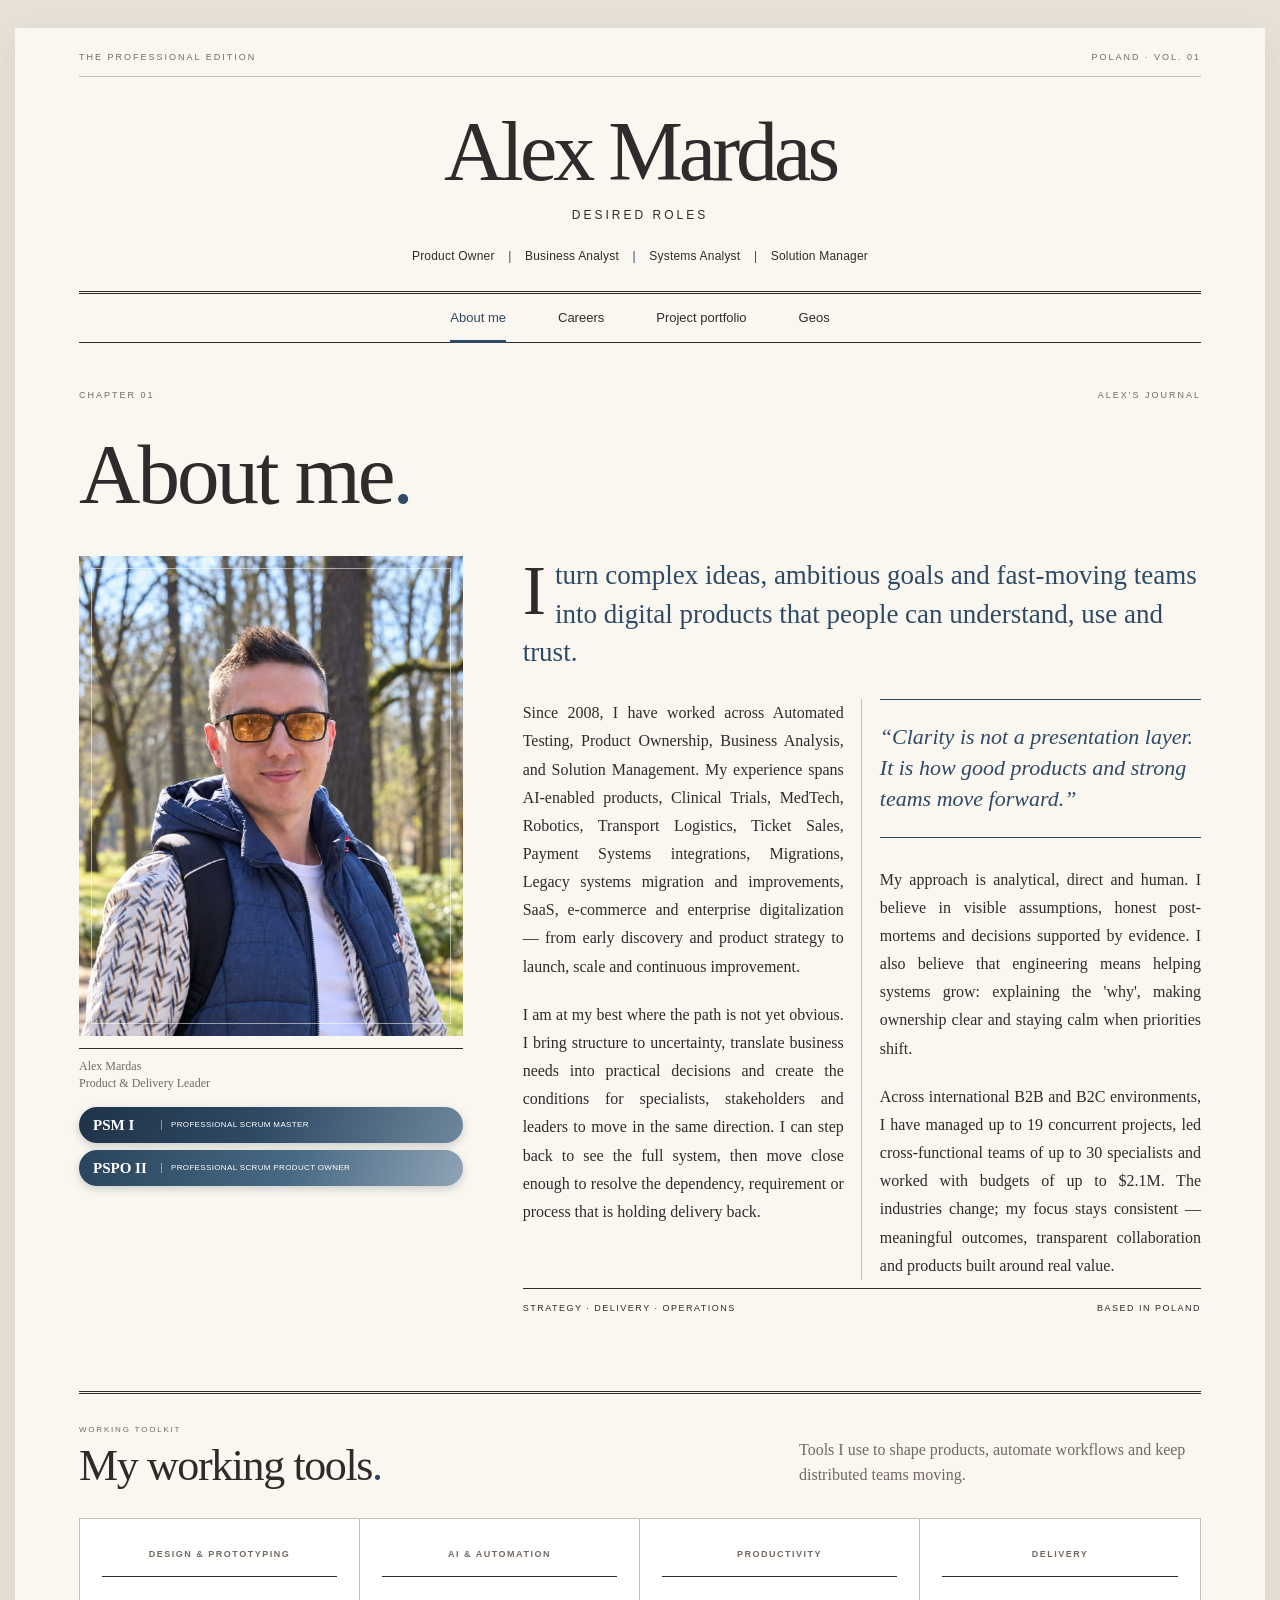
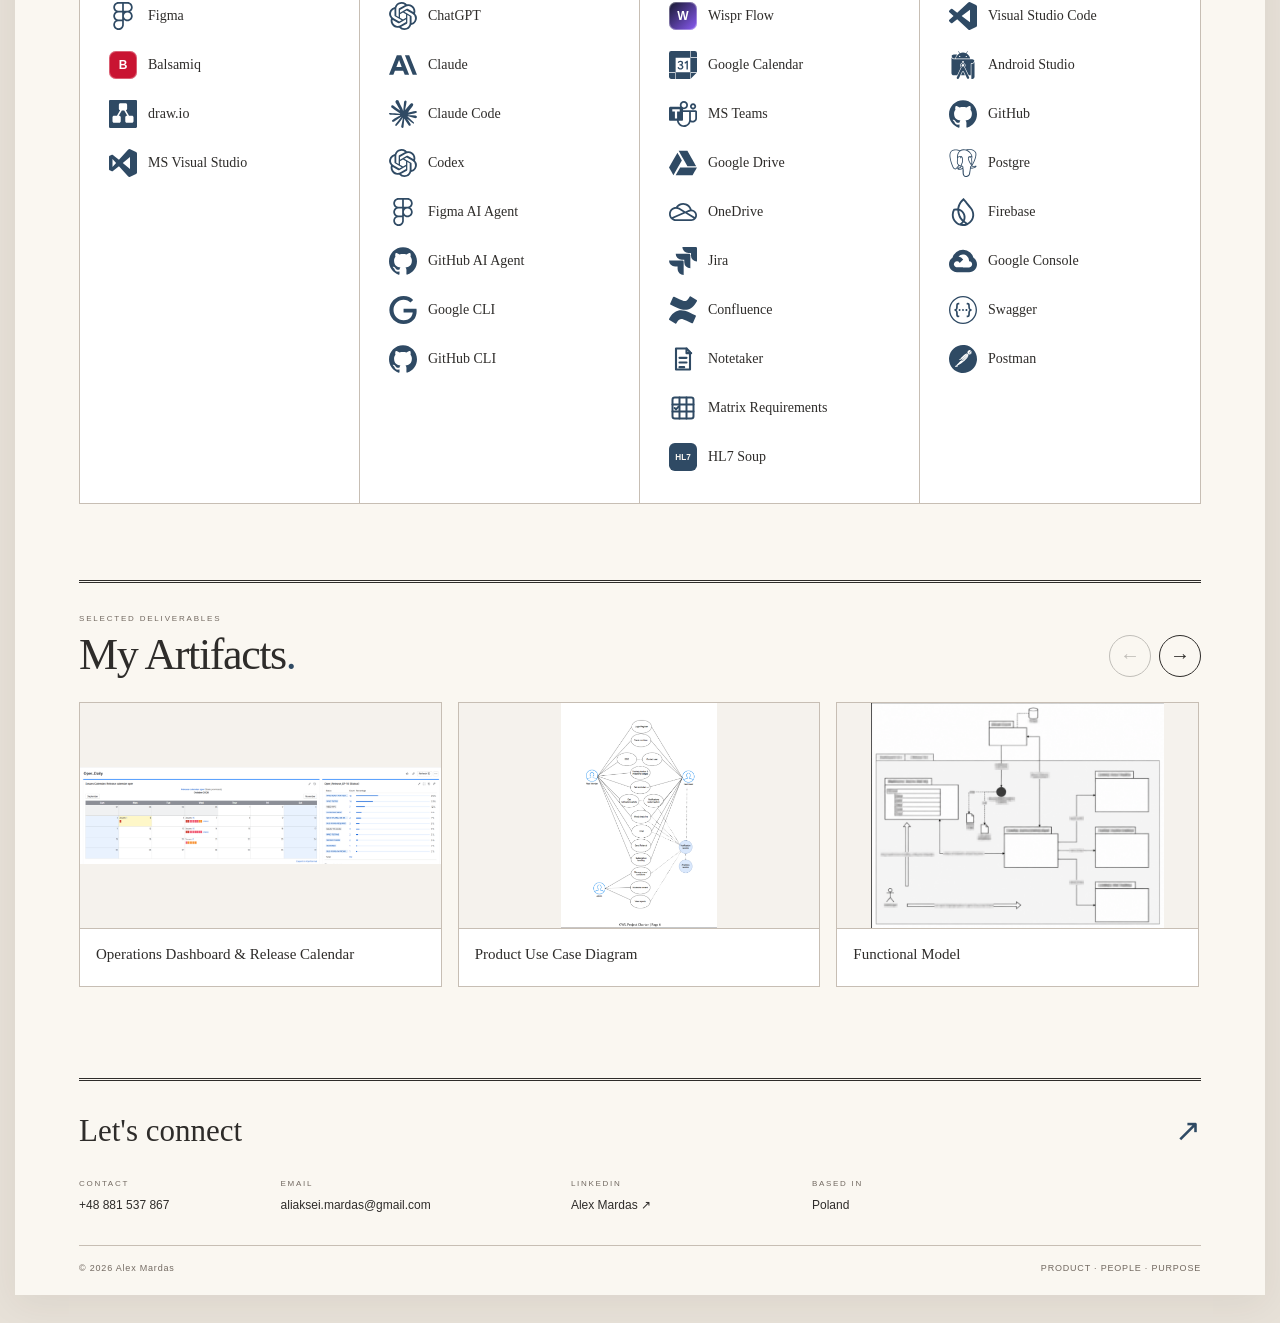
==== index.html @ 28241d1a "Update portfolio artifacts and NewVue badges" ====
<!doctype html>
<html lang="en"><head><meta charset="utf-8"><meta name="viewport" content="width=device-width, initial-scale=1"><link rel="icon" type="image/png" sizes="32x32" href="favicon-32.png"><link rel="icon" type="image/png" sizes="512x512" href="favicon.png"><title>About me | Alex Mardas</title><meta name="description" content="Alex Mardas — Information Technologies Specialist. Product, project and business analysis expertise."><link rel="stylesheet" href="style.css"><link rel="stylesheet" href="about.css"></head>
<body><a class="skip" href="#main">Skip to content</a><div class="paper">
<header class="masthead"><div class="edition"><span>THE PROFESSIONAL EDITION</span><span>POLAND · VOL. 01</span></div><a class="name" href="index.html">Alex Mardas</a><p class="specialist">Desired roles</p><p class="roles">Product Owner <span>|</span> Business Analyst <span>|</span> Systems Analyst <span>|</span> Solution Manager</p></header>
<nav class="navigation" aria-label="Main navigation"><a href="index.html" aria-current="page">About me</a><a href="careers.html">Careers</a><a href="project-portfolio.html">Project portfolio</a><a href="geos.html">Geos</a></nav>
<main id="main" class="about-page"><div class="page-kicker"><span>CHAPTER 01</span><span>ALEX'S JOURNAL</span></div><h1>About me<span>.</span></h1>
<section class="about-feature">
<div class="portrait-frame"><div class="portrait-image"><img src="alex-portrait.jpg" alt="Alex Mardas, Product and Delivery Leader" width="1120" height="1400"></div><p class="photo-caption">Alex Mardas<br>Product & Delivery Leader</p><div class="scrum-badges" aria-label="Scrum.org certifications"><span><b>PSM I</b><small>Professional Scrum Master</small></span><span><b>PSPO II</b><small>Professional Scrum Product Owner</small></span></div></div>
<article class="about-copy"><p class="standfirst">I turn complex ideas, ambitious goals and fast-moving teams into digital products that people can understand, use and trust.</p><p>Since 2008, I have worked across Automated Testing, Product Ownership, Business Analysis, and Solution Management. My experience spans AI-enabled products, Clinical Trials, MedTech, Robotics, Transport Logistics, Ticket Sales, Payment Systems integrations, Migrations, Legacy systems migration and improvements, SaaS, e-commerce and enterprise digitalization — from early discovery and product strategy to launch, scale and continuous improvement.</p><p>I am at my best where the path is not yet obvious. I bring structure to uncertainty, translate business needs into practical decisions and create the conditions for specialists, stakeholders and leaders to move in the same direction. I can step back to see the full system, then move close enough to resolve the dependency, requirement or process that is holding delivery back.</p><blockquote>“Clarity is not a presentation layer. It is how good products and strong teams move forward.”</blockquote><p>My approach is analytical, direct and human. I believe in visible assumptions, honest post-mortems and decisions supported by evidence. I also believe that engineering means helping systems grow: explaining the 'why', making ownership clear and staying calm when priorities shift.</p><p>Across international B2B and B2C environments, I have managed up to 19 concurrent projects, led cross-functional teams of up to 30 specialists and worked with budgets of up to $2.1M. The industries change; my focus stays consistent — meaningful outcomes, transparent collaboration and products built around real value.</p><div class="about-signoff"><span>Strategy · Delivery · Operations</span><span>Based in Poland</span></div></article>
</section>
<section class="toolbelt" aria-labelledby="toolbelt-title">
  <div class="toolbelt-heading"><div><span class="toolbelt-kicker">WORKING TOOLKIT</span><h2 id="toolbelt-title">My working tools<span>.</span></h2></div><p>Tools I use to shape products, automate workflows and keep distributed teams moving.</p></div>
  <div class="toolbelt-grid">
    <article class="tool-category"><h3>Design &amp; prototyping</h3><div class="tool-list">
      <div class="tool-item"><img src="icons/figma.svg" alt="" loading="lazy"><span>Figma</span></div>
      <div class="tool-item"><span class="tool-icon tool-icon-balsamiq">B</span><span>Balsamiq</span></div>
      <div class="tool-item"><img src="icons/diagramsdotnet.svg" alt="" loading="lazy"><span>draw.io</span></div>
      <div class="tool-item"><img src="icons/visualstudio.svg" alt="" loading="lazy"><span>MS Visual Studio</span></div>
    </div></article>
    <article class="tool-category"><h3>AI &amp; automation</h3><div class="tool-list">
      <div class="tool-item"><img src="icons/openai.svg" alt="" loading="lazy"><span>ChatGPT</span></div>
      <div class="tool-item"><img src="icons/anthropic.svg" alt="" loading="lazy"><span>Claude</span></div>
      <div class="tool-item"><img src="icons/claude.svg" alt="" loading="lazy"><span>Claude Code</span></div>
      <div class="tool-item"><img src="icons/openai.svg" alt="" loading="lazy"><span>Codex</span></div>
      <div class="tool-item"><img src="icons/figma.svg" alt="" loading="lazy"><span>Figma AI Agent</span></div>
      <div class="tool-item"><img src="icons/github.svg" alt="" loading="lazy"><span>GitHub AI Agent</span></div>
      <div class="tool-item"><img src="icons/google.svg" alt="" loading="lazy"><span>Google CLI</span></div>
      <div class="tool-item"><img src="icons/github.svg" alt="" loading="lazy"><span>GitHub CLI</span></div>
    </div></article>
    <article class="tool-category"><h3>Productivity</h3><div class="tool-list">
      <div class="tool-item"><span class="tool-icon tool-icon-wispr">W</span><span>Wispr Flow</span></div>
      <div class="tool-item"><img src="icons/googlecalendar.svg" alt="" loading="lazy"><span>Google Calendar</span></div>
      <div class="tool-item"><img src="icons/microsoftteams.svg" alt="" loading="lazy"><span>MS Teams</span></div>
      <div class="tool-item"><img src="icons/googledrive.svg" alt="" loading="lazy"><span>Google Drive</span></div>
      <div class="tool-item"><img src="icons/microsoftonedrive.svg" alt="" loading="lazy"><span>OneDrive</span></div>
      <div class="tool-item"><img src="icons/jira.svg" alt="" loading="lazy"><span>Jira</span></div>
      <div class="tool-item"><img src="icons/confluence.svg" alt="" loading="lazy"><span>Confluence</span></div>
      <div class="tool-item"><img src="icons/notetaker.svg" alt="" loading="lazy"><span>Notetaker</span></div>
      <div class="tool-item"><img src="icons/matrix-requirements.svg" alt="" loading="lazy"><span>Matrix Requirements</span></div>
      <div class="tool-item"><img src="icons/hl7-soup.svg" alt="" loading="lazy"><span>HL7 Soup</span></div>
    </div></article>
    <article class="tool-category"><h3>Delivery</h3><div class="tool-list">
      <div class="tool-item"><img src="icons/visualstudiocode.svg" alt="" loading="lazy"><span>Visual Studio Code</span></div>
      <div class="tool-item"><img src="icons/androidstudio.svg" alt="" loading="lazy"><span>Android Studio</span></div>
      <div class="tool-item"><img src="icons/github.svg" alt="" loading="lazy"><span>GitHub</span></div>
      <div class="tool-item"><img src="icons/postgresql.svg" alt="" loading="lazy"><span>Postgre</span></div>
      <div class="tool-item"><img src="icons/firebase.svg" alt="" loading="lazy"><span>Firebase</span></div>
      <div class="tool-item"><img src="icons/googlecloud.svg" alt="" loading="lazy"><span>Google Console</span></div>
      <div class="tool-item"><img src="icons/swagger.svg" alt="" loading="lazy"><span>Swagger</span></div>
      <div class="tool-item"><img src="icons/postman.svg" alt="" loading="lazy"><span>Postman</span></div>
    </div></article>
  </div>
</section>
<section class="artifacts" aria-labelledby="artifacts-title">
  <div class="artifacts-heading"><div><span>SELECTED DELIVERABLES</span><h2 id="artifacts-title">My Artifacts<span>.</span></h2></div><div class="artifact-controls" aria-label="Artifact gallery controls"><button type="button" class="artifact-prev" aria-label="Previous artifacts">←</button><button type="button" class="artifact-next" aria-label="Next artifacts">→</button></div></div>
  <div class="artifact-track" tabindex="0">
    <figure class="artifact-card"><div><img src="artifact-operations-dashboard.png" alt="Operations release calendar and status dashboard" loading="lazy"></div><figcaption>Operations Dashboard &amp; Release Calendar</figcaption></figure>
    <figure class="artifact-card"><div><img src="artifact-use-case.png" alt="Product actors and use cases diagram" loading="lazy"></div><figcaption>Product Use Case Diagram</figcaption></figure>
    <figure class="artifact-card"><div><img src="artifact-functional-model.png" alt="Privacy-safe blurred preview of a functional model" loading="lazy"></div><figcaption>Functional Model</figcaption></figure>
    <figure class="artifact-card"><div><img src="artifact-ai-context-functional-model.png" alt="Privacy-safe blurred preview of an AI context and functional model" loading="lazy"></div><figcaption>AI Context Model/ Functional Model</figcaption></figure>
    <figure class="artifact-card"><div><img src="artifact-booking-workflow.png" alt="Booking modification BPMN workflow" loading="lazy"></div><figcaption>Booking Modification BPMN Workflow</figcaption></figure>
    <figure class="artifact-card"><div><img src="artifact-user-story.png" alt="Jira user story and technical specification" loading="lazy"></div><figcaption>Jira User Story &amp; Technical Specification</figcaption></figure>
  </div>
</section></main>
<footer><div class="footer-title">Let's connect<span>↗</span></div><div class="footer-grid"><div><span class="footer-label">CONTACT</span><a href="tel:+48881537867">+48 881 537 867</a></div><div><span class="footer-label">EMAIL</span><a href="mailto:aliaksei.mardas@gmail.com">aliaksei.mardas@gmail.com</a></div><div><span class="footer-label">LINKEDIN</span><a href="https://www.linkedin.com/in/alexmardas/" target="_blank" rel="noopener noreferrer">Alex Mardas ↗</a></div><div><span class="footer-label">BASED IN</span><span>Poland</span></div></div><div class="colophon"><span>© 2026 Alex Mardas</span><span>PRODUCT · PEOPLE · PURPOSE</span></div></footer>
</div><script src="about.js"></script></body></html>
---- style.css ----
:root{--paper:#faf7f1;--ink:#2e2c2a;--muted:#726961;--accent:#2f4a64;--line:#c7beb4}*{box-sizing:border-box}body{margin:0;background:#e7e1d8;color:var(--ink);font-family:Arial,Helvetica,sans-serif;line-height:1.6}.paper{max-width:1250px;margin:28px auto;background:var(--paper);box-shadow:0 8px 35px #392e2012;padding:0 64px}a{color:inherit;text-decoration:none}a:hover{color:var(--accent)}a:focus-visible{outline:2px solid var(--accent);outline-offset:5px}.masthead{text-align:center;padding-top:22px}.edition{display:flex;justify-content:space-between;border-bottom:1px solid var(--line);padding-bottom:12px;font-size:9px;letter-spacing:2px;color:var(--muted)}.name{display:block;font-family:Georgia,'Times New Roman',serif;font-size:clamp(40px,6.8vw,84px);letter-spacing:-4px;line-height:1.2;margin:25px 0 3px}.specialist{margin:0;font-size:12px;letter-spacing:3px;text-transform:uppercase}.roles{font-size:12px;letter-spacing:.2px;margin:22px 0 24px}.roles span{color:var(--accent);padding:0 10px}.navigation{display:flex;justify-content:center;gap:52px;padding:14px 0;border-top:3px double var(--ink);border-bottom:1px solid var(--ink);font-size:13px}.navigation a{position:relative}.navigation a[aria-current=page]{color:var(--accent)}.navigation a[aria-current=page]:after{content:'';position:absolute;left:0;right:0;bottom:-15px;height:3px;background:var(--accent)}main{padding:45px 0 60px;min-height:460px}.page-kicker{display:flex;justify-content:space-between;font-size:9px;letter-spacing:2px;color:var(--muted)}h1{font-family:Georgia,'Times New Roman',serif;font-weight:400;font-size:clamp(55px,7vw,85px);letter-spacing:-3px;line-height:1.1;margin:25px 0 35px}h1 span{color:var(--accent)}.editorial-space{padding:0 0 25px;max-width:700px}.rule{width:65px;height:1px;background:var(--accent)}.coming{font-family:Georgia,serif;font-size:25px;font-style:italic;margin:24px 0 8px;color:var(--muted)}.coming-note{font-size:12px;color:var(--muted);margin:0}footer{border-top:3px double var(--ink);padding:25px 0 20px}.footer-title{font-family:Georgia,serif;font-size:31px;display:flex;justify-content:space-between}.footer-title span{color:var(--accent)}.footer-grid{display:grid;grid-template-columns:.9fr 1.35fr 1.1fr 1.2fr .65fr;gap:24px;margin:22px 0 30px;font-size:12px}.footer-grid>div{display:flex;flex-direction:column;gap:5px}.footer-label{font-size:8px;color:var(--muted);letter-spacing:1.7px}.colophon{display:flex;justify-content:space-between;border-top:1px solid var(--line);padding-top:15px;font-size:9px;color:var(--muted);letter-spacing:.8px}.skip{position:absolute;top:-100px;background:var(--paper);padding:10px}.skip:focus{top:0}@media(max-width:800px){.paper{margin:0;padding:0 26px;box-shadow:none}.name{letter-spacing:-2px;margin-top:27px}.specialist{font-size:10px;letter-spacing:2px}.roles{font-size:11px;max-width:530px;margin:18px auto 24px}.roles span{padding:0 5px}.navigation{gap:25px;font-size:12px}.footer-grid{grid-template-columns:1fr 1fr;gap:22px}main{min-height:410px;padding-top:30px}.edition{font-size:8px;letter-spacing:1px}.colophon{font-size:8px;gap:18px}}@media(max-width:420px){.paper{padding:0 20px}.name{font-size:42px}.navigation{gap:17px;font-size:11px}.footer-grid{grid-template-columns:1fr}.colophon{flex-wrap:wrap}h1{font-size:56px}}

/* Mobile layout */
@media(max-width:640px){
  body{background:var(--paper);font-size:15px}
  .paper{width:100%;margin:0;padding:0 16px;overflow:hidden}
  .masthead{padding-top:14px}
  .edition{padding-bottom:9px;font-size:7px;letter-spacing:.8px}
  .edition span:last-child{text-align:right}
  .name{font-size:clamp(36px,11.5vw,48px);line-height:1.02;letter-spacing:-2.4px;margin:20px 0 8px}
  .specialist{font-size:8px;line-height:1.5;letter-spacing:1.7px}
  .roles{font-size:10px;line-height:1.9;margin:15px auto 18px}
  .roles span{padding:0 3px}
  .navigation{display:grid;grid-template-columns:1fr 1fr;gap:0;padding:0;font-size:11px;text-align:center}
  .navigation a{display:flex;align-items:center;justify-content:center;min-height:43px;padding:8px 5px;border-bottom:1px solid var(--line)}
  .navigation a:nth-child(odd){border-right:1px solid var(--line)}
  .navigation a[aria-current=page]:after{left:12px;right:12px;bottom:-1px;height:3px}
  main{min-height:0;padding:24px 0 44px}
  .page-kicker{font-size:7px;letter-spacing:1.3px}
  h1{font-size:clamp(44px,15vw,58px);letter-spacing:-2px;margin:17px 0 27px}
  footer{padding:21px 0 18px}
  .footer-title{font-size:27px}
  .footer-grid{grid-template-columns:1fr 1fr;gap:18px 12px;margin:18px 0 24px;font-size:11px}
  .footer-grid a{overflow-wrap:anywhere}
  .colophon{display:grid;grid-template-columns:1fr;gap:5px;font-size:7px;letter-spacing:.65px}
}
@media(max-width:360px){
  .paper{padding:0 13px}
  .name{font-size:34px}
  .roles{font-size:9px}
  .navigation{font-size:10px}
  .footer-grid{grid-template-columns:1fr}
}
---- about.css ----
.about-page{padding-bottom:75px}.about-feature{display:grid;grid-template-columns:minmax(260px,.82fr) minmax(0,1.45fr);gap:60px;align-items:start}.portrait-frame{position:sticky;top:24px}.portrait-placeholder{aspect-ratio:4/5;background:linear-gradient(145deg,#d8c8bf 0%,#7f93a6 52%,#263b50 100%);display:flex;flex-direction:column;align-items:center;justify-content:center;color:#fff;position:relative;overflow:hidden}.portrait-placeholder:before{content:'';position:absolute;width:76%;aspect-ratio:1;border:1px solid #ffffff7a;border-radius:50%;top:12%}.portrait-placeholder:after{content:'';position:absolute;inset:18px;border:1px solid #ffffff69}.portrait-placeholder span{font-family:Georgia,'Times New Roman',serif;font-size:76px;font-style:italic;letter-spacing:-7px;position:relative;z-index:1}.portrait-placeholder small{font-size:8px;letter-spacing:3px;position:relative;z-index:1}.photo-caption{border-top:1px solid var(--ink);margin:12px 0 0;padding-top:9px;font-family:Georgia,serif;font-size:12px;line-height:1.45;color:var(--muted)}.about-copy{column-count:2;column-gap:36px;column-rule:1px solid var(--line)}.about-copy p{font-family:Georgia,'Times New Roman',serif;font-size:16px;line-height:1.76;margin:0 0 20px}.about-copy>p:not(.standfirst){text-align:justify;text-justify:inter-word;hyphens:auto}.about-copy .standfirst{column-span:all;font-size:27px;line-height:1.42;color:var(--accent);margin-bottom:28px}.about-copy .standfirst:first-letter{float:left;font-size:70px;line-height:.75;padding:9px 9px 0 0;color:var(--ink)}blockquote{break-inside:avoid;margin:28px 0;padding:22px 0;border-top:1px solid var(--accent);border-bottom:1px solid var(--accent);font-family:Georgia,serif;font-size:22px;line-height:1.4;font-style:italic;color:var(--accent)}.about-signoff{column-span:all;display:flex;justify-content:space-between;gap:20px;border-top:1px solid var(--ink);padding-top:12px;margin-top:8px;font-size:9px;letter-spacing:1.5px;text-transform:uppercase}@media(max-width:850px){.about-feature{grid-template-columns:1fr;gap:35px}.portrait-frame{position:static;display:grid;grid-template-columns:minmax(210px,360px) 1fr;gap:18px;align-items:end}.photo-caption{margin:0}.about-copy{column-count:1}.about-copy .standfirst{font-size:24px}}@media(max-width:520px){.portrait-frame{display:block}.photo-caption{margin-top:10px}.about-copy .standfirst{font-size:22px}.about-signoff{display:block}.about-signoff span{display:block;margin-bottom:5px}}
.portrait-image{aspect-ratio:4/5;overflow:hidden;background:#d8c8bf;position:relative}.portrait-image:after{content:'';position:absolute;inset:12px;border:1px solid #fff8;pointer-events:none}.portrait-image img{display:block;width:100%;height:100%;object-fit:cover;object-position:center 38%}
.scrum-badges{display:grid;gap:7px;width:100%;margin-top:14px}.scrum-badges>span{display:grid;grid-template-columns:68px minmax(0,1fr);align-items:center;width:100%;min-height:36px;padding:6px 14px;border-radius:999px;background:linear-gradient(110deg,#1f3348 0%,var(--accent) 48%,#6f879c 100%);box-shadow:0 3px 8px #1c2d3d36;color:#fff}.scrum-badges>span:nth-child(2){background:linear-gradient(110deg,#29445c 0%,#486984 55%,#8fa3b5 100%)}.scrum-badges b{font-family:Georgia,'Times New Roman',serif;font-size:15px;font-weight:600;color:#fff}.scrum-badges small{padding-left:9px;border-left:1px solid #ffffff70;font-size:8px;line-height:1.25;letter-spacing:.35px;white-space:nowrap;text-transform:uppercase;color:#fff}

/* Mobile layout */
@media(max-width:640px){
  .about-page{padding-bottom:48px}
  .about-feature{grid-template-columns:1fr;gap:27px}
  .portrait-frame{display:block;position:static}
  .portrait-image{max-height:none;width:100%;aspect-ratio:4/5}
  .photo-caption{margin-top:9px;font-size:11px}
  .scrum-badges{margin-top:12px}
  .about-copy{column-count:1;column-rule:0}
  .about-copy p{font-size:15px;line-height:1.68;margin-bottom:17px}
  .about-copy .standfirst{font-size:21px;line-height:1.42;margin-bottom:22px}
  .about-copy .standfirst:first-letter{font-size:58px;padding-top:8px}
  blockquote{margin:23px 0;padding:18px 0;font-size:19px;line-height:1.4}
  .about-signoff{display:grid;grid-template-columns:1fr;gap:4px;font-size:8px;line-height:1.5}
}

/* Toolbelt */
.toolbelt{margin-top:76px;padding-top:30px;border-top:3px double var(--ink)}
.toolbelt-heading{display:grid;grid-template-columns:1.25fr .75fr;gap:50px;align-items:end;margin-bottom:30px}
.toolbelt-kicker{display:block;margin-bottom:7px;font-size:8px;letter-spacing:1.8px;color:var(--muted)}
.toolbelt-heading h2{margin:0;font-family:Georgia,'Times New Roman',serif;font-size:44px;font-weight:400;letter-spacing:-1.4px;line-height:1}
.toolbelt-heading h2 span{color:var(--accent)}
.toolbelt-heading p{margin:0;font-family:Georgia,'Times New Roman',serif;font-size:16px;line-height:1.55;color:var(--muted)}
.toolbelt-grid{display:grid;grid-template-columns:repeat(4,minmax(0,1fr));border:1px solid var(--line);background:#fff}
.tool-category{padding:24px 22px 26px;border-right:1px solid var(--line)}
.tool-category:last-child{border-right:0}
.tool-category h3{display:flex;align-items:center;justify-content:center;min-height:34px;margin:0 0 18px;padding-bottom:11px;border-bottom:1px solid var(--ink);font-size:9px;line-height:1.35;letter-spacing:1.5px;text-align:center;text-transform:uppercase;color:var(--muted)}
.tool-list{display:grid;gap:8px}
.tool-item{display:flex;align-items:center;gap:11px;min-height:41px;padding:6px 7px;border-radius:2px;transition:background .18s ease,transform .18s ease}
.tool-item:hover{background:#f3eee7;transform:translateX(2px)}
.tool-item img,.tool-icon{flex:0 0 28px;width:28px;height:28px}
.tool-item img{display:block;object-fit:contain}
.tool-item>span:last-child,.tool-item>a{font-family:Georgia,'Times New Roman',serif;font-size:14px;line-height:1.25}.tool-item>a{border-bottom:1px solid var(--accent)}
.tool-icon{display:flex;align-items:center;justify-content:center;border-radius:7px;color:#fff;font:700 12px/1 Arial,sans-serif;box-shadow:inset 0 0 0 1px #ffffff50}
.tool-icon-balsamiq{background:#c91432}
.tool-icon-copilot{background:linear-gradient(135deg,#19c6c8,#8658e8 55%,#ef5675)}
.tool-icon-agents{background:linear-gradient(135deg,#173f69,#31a889);font-size:9px}
.tool-icon-wispr{background:linear-gradient(135deg,#15172d,#8b5cf6)}
.tool-icon-pmi{background:#5d2d91;font-size:19px}
.tool-icon-tldv{background:linear-gradient(135deg,#6c4df6,#ec5da7);font-size:10px}
.tool-icon-moqups{background:linear-gradient(135deg,#3767d6,#60a5fa)}
.tool-icon-unitcalc{background:linear-gradient(135deg,#81384c,#c56a7d);font-size:9px}
@media(max-width:950px){
  .toolbelt-grid{grid-template-columns:1fr 1fr}
  .tool-category:nth-child(2){border-right:0}
  .tool-category:nth-child(-n+2){border-bottom:1px solid var(--line)}
}
@media(max-width:640px){
  .toolbelt{margin-top:48px;padding-top:24px}
  .toolbelt-heading{grid-template-columns:1fr;gap:13px;margin-bottom:22px}
  .toolbelt-heading h2{font-size:36px}
  .toolbelt-heading p{font-size:14px}
  .toolbelt-grid{grid-template-columns:1fr}
  .tool-category,.tool-category:nth-child(2){padding:21px 18px;border-right:0;border-bottom:1px solid var(--line)}
  .tool-category:last-child{border-bottom:0}
  .tool-category h3{min-height:0;margin-bottom:13px}
  .tool-list{grid-template-columns:1fr 1fr;gap:5px 8px}
  .tool-item{gap:8px;min-height:38px;padding:5px 2px}
  .tool-item img,.tool-icon{flex-basis:25px;width:25px;height:25px}
  .tool-item>span:last-child,.tool-item>a{font-size:12px}
}
@media(max-width:380px){
  .tool-list{grid-template-columns:1fr}
  .tool-item>span:last-child,.tool-item>a{font-size:13px}
}

@media(min-width:521px) and (max-width:850px){.portrait-image{grid-row:1 / 3}.photo-caption{grid-column:2}.scrum-badges{grid-column:2}}

/* Artifact carousel */
.artifacts{margin-top:76px;padding-top:30px;border-top:3px double var(--ink)}
.artifacts-heading{display:flex;align-items:end;justify-content:space-between;gap:30px;margin-bottom:24px}.artifacts-heading>div>span{display:block;margin-bottom:7px;font-size:8px;letter-spacing:1.8px;color:var(--muted)}.artifacts-heading h2{margin:0;font-family:Georgia,'Times New Roman',serif;font-size:44px;font-weight:400;line-height:1;letter-spacing:-1.4px}.artifacts-heading h2 span{color:var(--accent)}
.artifact-controls{display:flex;gap:8px}.artifact-controls button{width:42px;height:42px;border:1px solid var(--ink);border-radius:50%;background:transparent;color:var(--ink);font-size:20px;cursor:pointer;transition:background .18s,color .18s}.artifact-controls button:hover{background:var(--accent);color:#fff;border-color:var(--accent)}.artifact-controls button:disabled{cursor:default;opacity:.28}
.artifact-track{display:grid;grid-auto-flow:column;grid-auto-columns:calc((100% - 32px)/3);gap:16px;overflow-x:auto;padding:1px 1px 16px;scroll-snap-type:x mandatory;scroll-behavior:smooth;scrollbar-width:thin;scrollbar-color:var(--accent) #e6ddd6}
.artifact-card{scroll-snap-align:start;margin:0;border:1px solid var(--line);background:#fff}.artifact-card>div{display:flex;align-items:center;justify-content:center;aspect-ratio:16/10;overflow:hidden;background:#f5f2ed}.artifact-card img{display:block;width:100%;height:100%;object-fit:contain}.artifact-card figcaption{min-height:58px;padding:15px 16px;border-top:1px solid var(--line);font-family:Georgia,'Times New Roman',serif;font-size:15px;line-height:1.35;color:var(--ink)}
@media(max-width:850px){.artifact-track{grid-auto-columns:calc((100% - 16px)/2)}}
@media(max-width:640px){.artifacts{margin-top:48px;padding-top:24px}.artifacts-heading{align-items:center;margin-bottom:19px}.artifacts-heading>div>span{letter-spacing:1.3px}.artifacts-heading h2{font-size:36px}.artifact-controls button{width:36px;height:36px;font-size:17px}.artifact-track{grid-auto-columns:88%;gap:12px}.artifact-card figcaption{min-height:52px;padding:13px 14px;font-size:14px}}
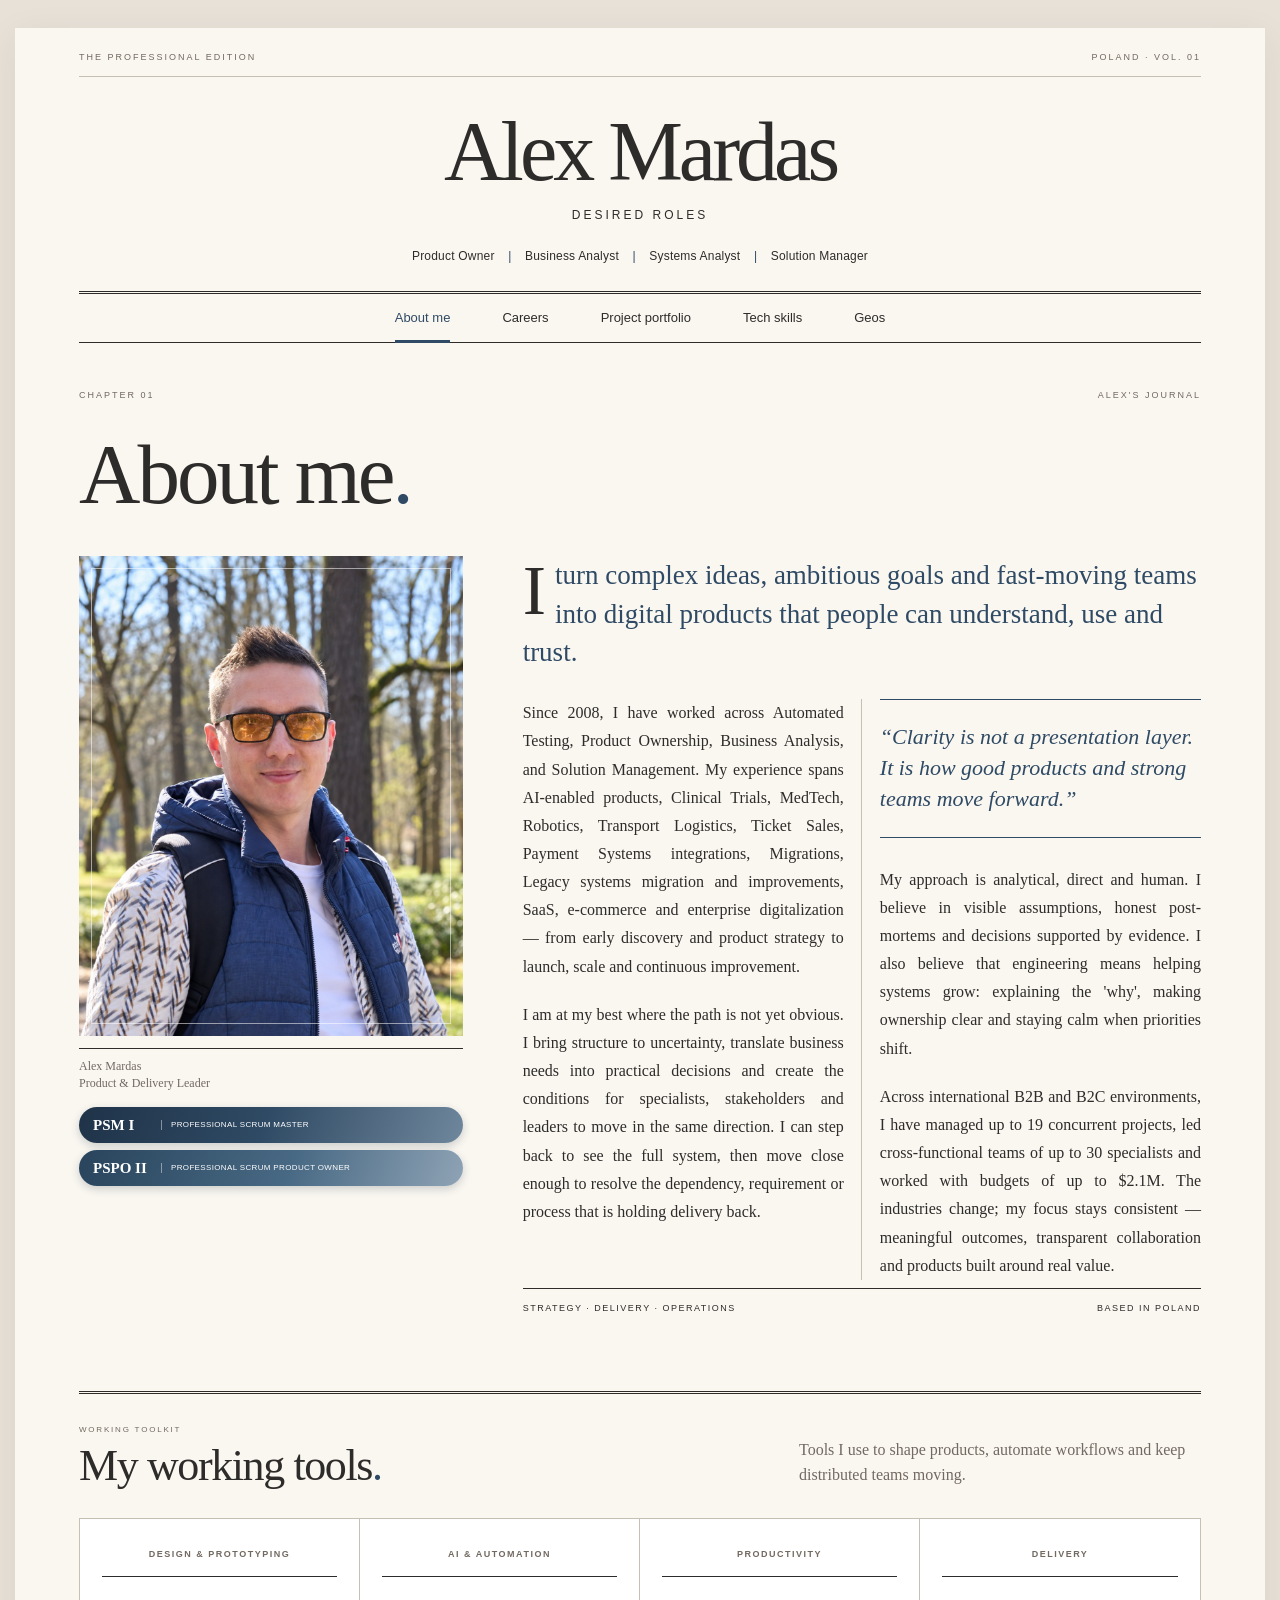
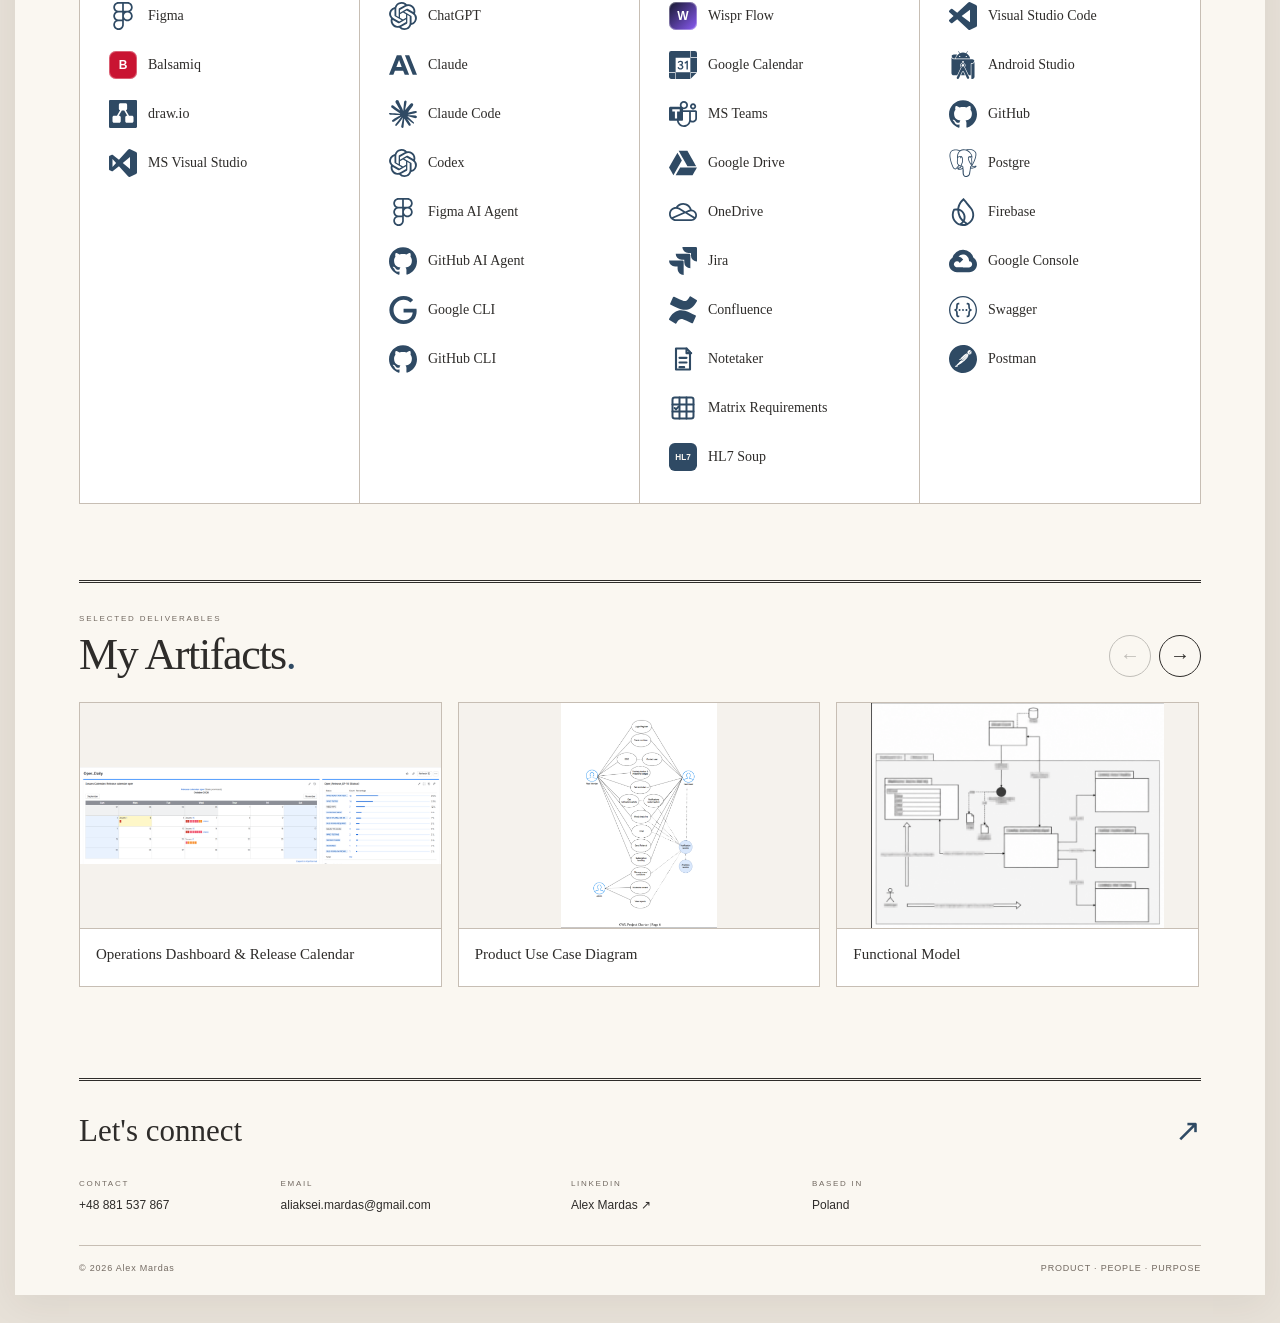
==== commit 5cbf56d9: "Add tech skills page and systems analysis artifacts" ====
--- a/index.html
+++ b/index.html
@@ -2,7 +2,7 @@
 <html lang="en"><head><meta charset="utf-8"><meta name="viewport" content="width=device-width, initial-scale=1"><link rel="icon" type="image/png" sizes="32x32" href="favicon-32.png"><link rel="icon" type="image/png" sizes="512x512" href="favicon.png"><title>About me | Alex Mardas</title><meta name="description" content="Alex Mardas — Information Technologies Specialist. Product, project and business analysis expertise."><link rel="stylesheet" href="style.css"><link rel="stylesheet" href="about.css"></head>
 <body><a class="skip" href="#main">Skip to content</a><div class="paper">
 <header class="masthead"><div class="edition"><span>THE PROFESSIONAL EDITION</span><span>POLAND · VOL. 01</span></div><a class="name" href="index.html">Alex Mardas</a><p class="specialist">Desired roles</p><p class="roles">Product Owner <span>|</span> Business Analyst <span>|</span> Systems Analyst <span>|</span> Solution Manager</p></header>
-<nav class="navigation" aria-label="Main navigation"><a href="index.html" aria-current="page">About me</a><a href="careers.html">Careers</a><a href="project-portfolio.html">Project portfolio</a><a href="geos.html">Geos</a></nav>
+<nav class="navigation" aria-label="Main navigation"><a href="index.html" aria-current="page">About me</a><a href="careers.html">Careers</a><a href="project-portfolio.html">Project portfolio</a><a href="tech-skills.html">Tech skills</a><a href="geos.html">Geos</a></nav>
 <main id="main" class="about-page"><div class="page-kicker"><span>CHAPTER 01</span><span>ALEX'S JOURNAL</span></div><h1>About me<span>.</span></h1>
 <section class="about-feature">
 <div class="portrait-frame"><div class="portrait-image"><img src="alex-portrait.jpg" alt="Alex Mardas, Product and Delivery Leader" width="1120" height="1400"></div><p class="photo-caption">Alex Mardas<br>Product & Delivery Leader</p><div class="scrum-badges" aria-label="Scrum.org certifications"><span><b>PSM I</b><small>Professional Scrum Master</small></span><span><b>PSPO II</b><small>Professional Scrum Product Owner</small></span></div></div>
@@ -57,7 +57,12 @@
     <figure class="artifact-card"><div><img src="artifact-operations-dashboard.png" alt="Operations release calendar and status dashboard" loading="lazy"></div><figcaption>Operations Dashboard &amp; Release Calendar</figcaption></figure>
     <figure class="artifact-card"><div><img src="artifact-use-case.png" alt="Product actors and use cases diagram" loading="lazy"></div><figcaption>Product Use Case Diagram</figcaption></figure>
     <figure class="artifact-card"><div><img src="artifact-functional-model.png" alt="Privacy-safe blurred preview of a functional model" loading="lazy"></div><figcaption>Functional Model</figcaption></figure>
-    <figure class="artifact-card"><div><img src="artifact-ai-context-functional-model.png" alt="Privacy-safe blurred preview of an AI context and functional model" loading="lazy"></div><figcaption>AI Context Model/ Functional Model</figcaption></figure>
+    <figure class="artifact-card"><div><img src="artifact-ai-context-functional-model.png" alt="Privacy-safe blurred preview of an AI context model" loading="lazy"></div><figcaption>AI Context Model</figcaption></figure>
+    <figure class="artifact-card"><div><img src="artifact-functional-prototype.png" alt="Functional prototype of a B2B operations web application" loading="lazy"></div><figcaption>Functional Prototype</figcaption></figure>
+    <figure class="artifact-card"><div><img src="artifact-data-mapping-specification.png" alt="Data mapping specification connecting ten source events to six target events" loading="lazy"></div><figcaption>Data Mapping Specification</figcaption></figure>
+    <figure class="artifact-card"><div><img src="artifact-data-normalization-specification.png" alt="Data normalization specification mapping external domain statuses to standard internal statuses" loading="lazy"></div><figcaption>Data Normalization Specification</figcaption></figure>
+    <figure class="artifact-card"><div><img src="artifact-entity-relationship-schema.png" alt="Entity relationship schema for a synthetic hospital management system" loading="lazy"></div><figcaption>Entity Relationship Schema</figcaption></figure>
+    <figure class="artifact-card"><div><img src="artifact-inhaler-state-machine.png" alt="State machine diagram for inhaled medication dose delivery" loading="lazy"></div><figcaption>State Machine Diagram</figcaption></figure>
     <figure class="artifact-card"><div><img src="artifact-booking-workflow.png" alt="Booking modification BPMN workflow" loading="lazy"></div><figcaption>Booking Modification BPMN Workflow</figcaption></figure>
     <figure class="artifact-card"><div><img src="artifact-user-story.png" alt="Jira user story and technical specification" loading="lazy"></div><figcaption>Jira User Story &amp; Technical Specification</figcaption></figure>
   </div>
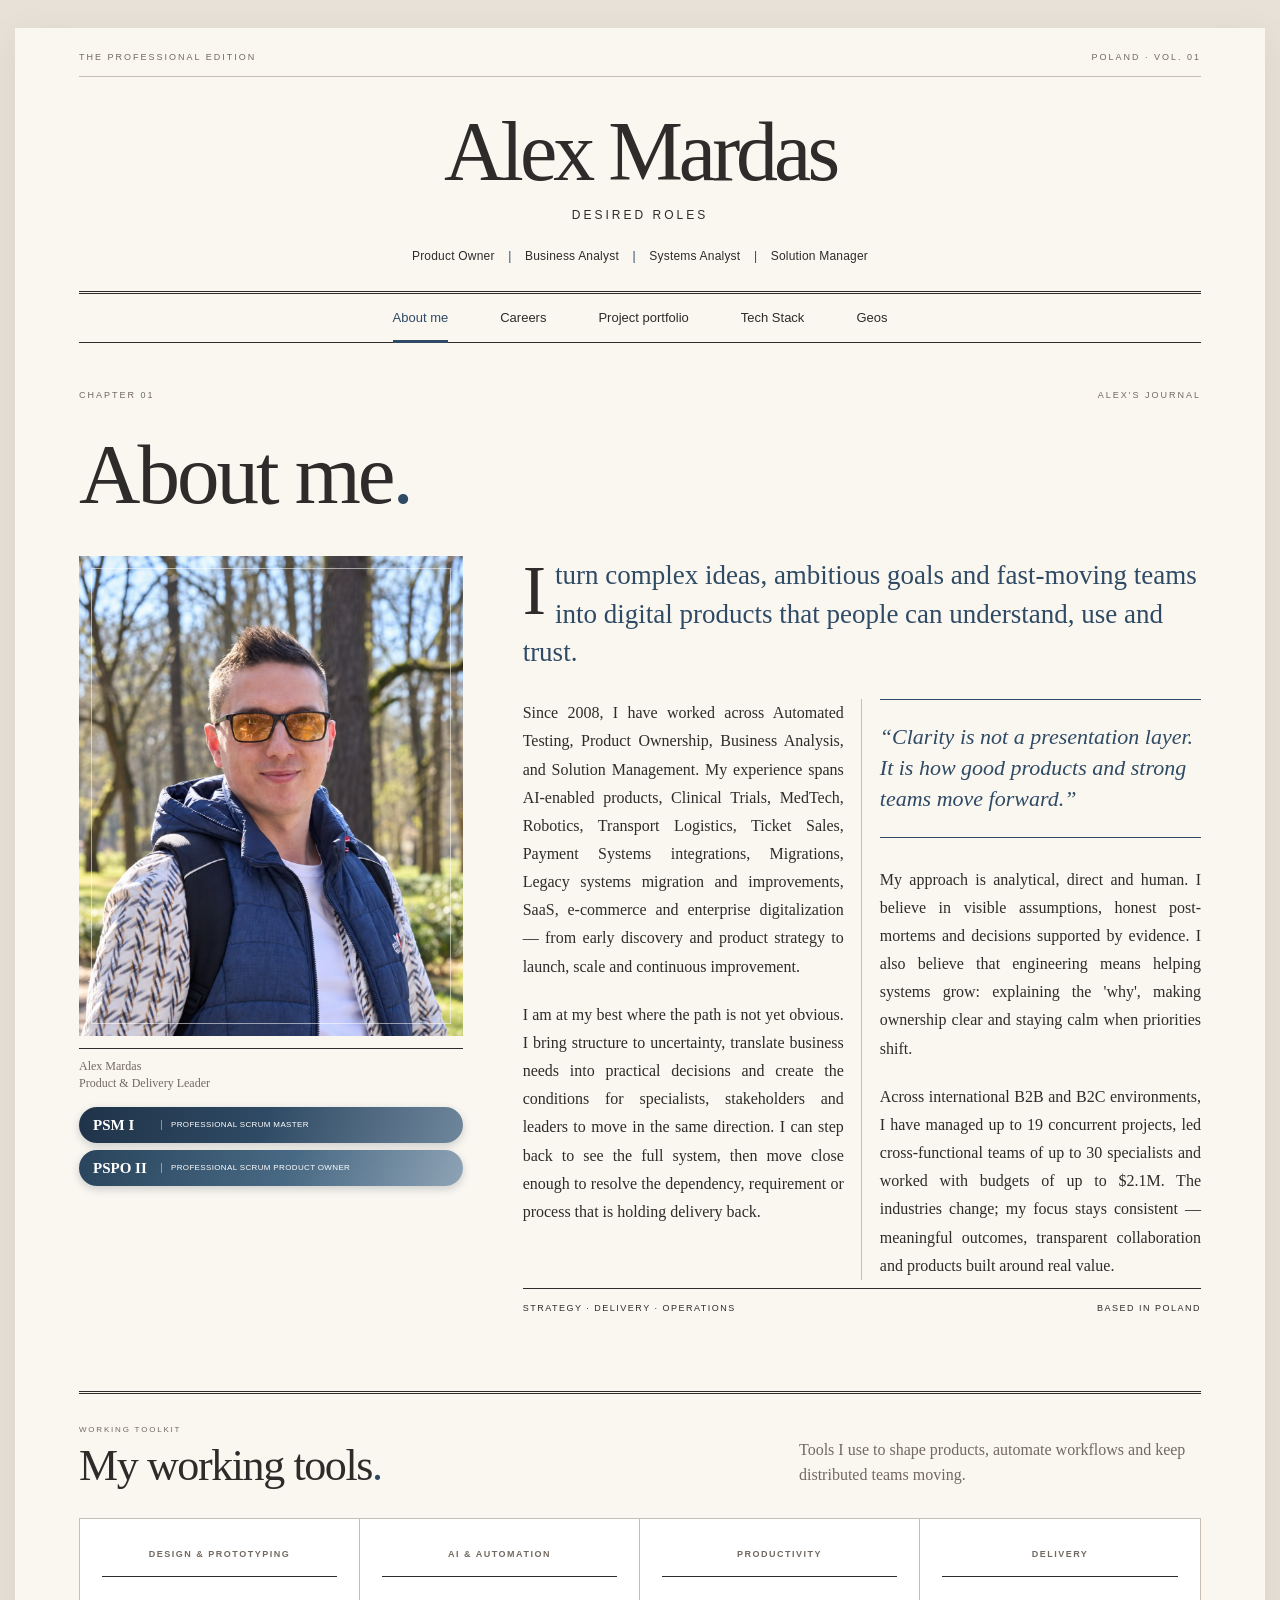
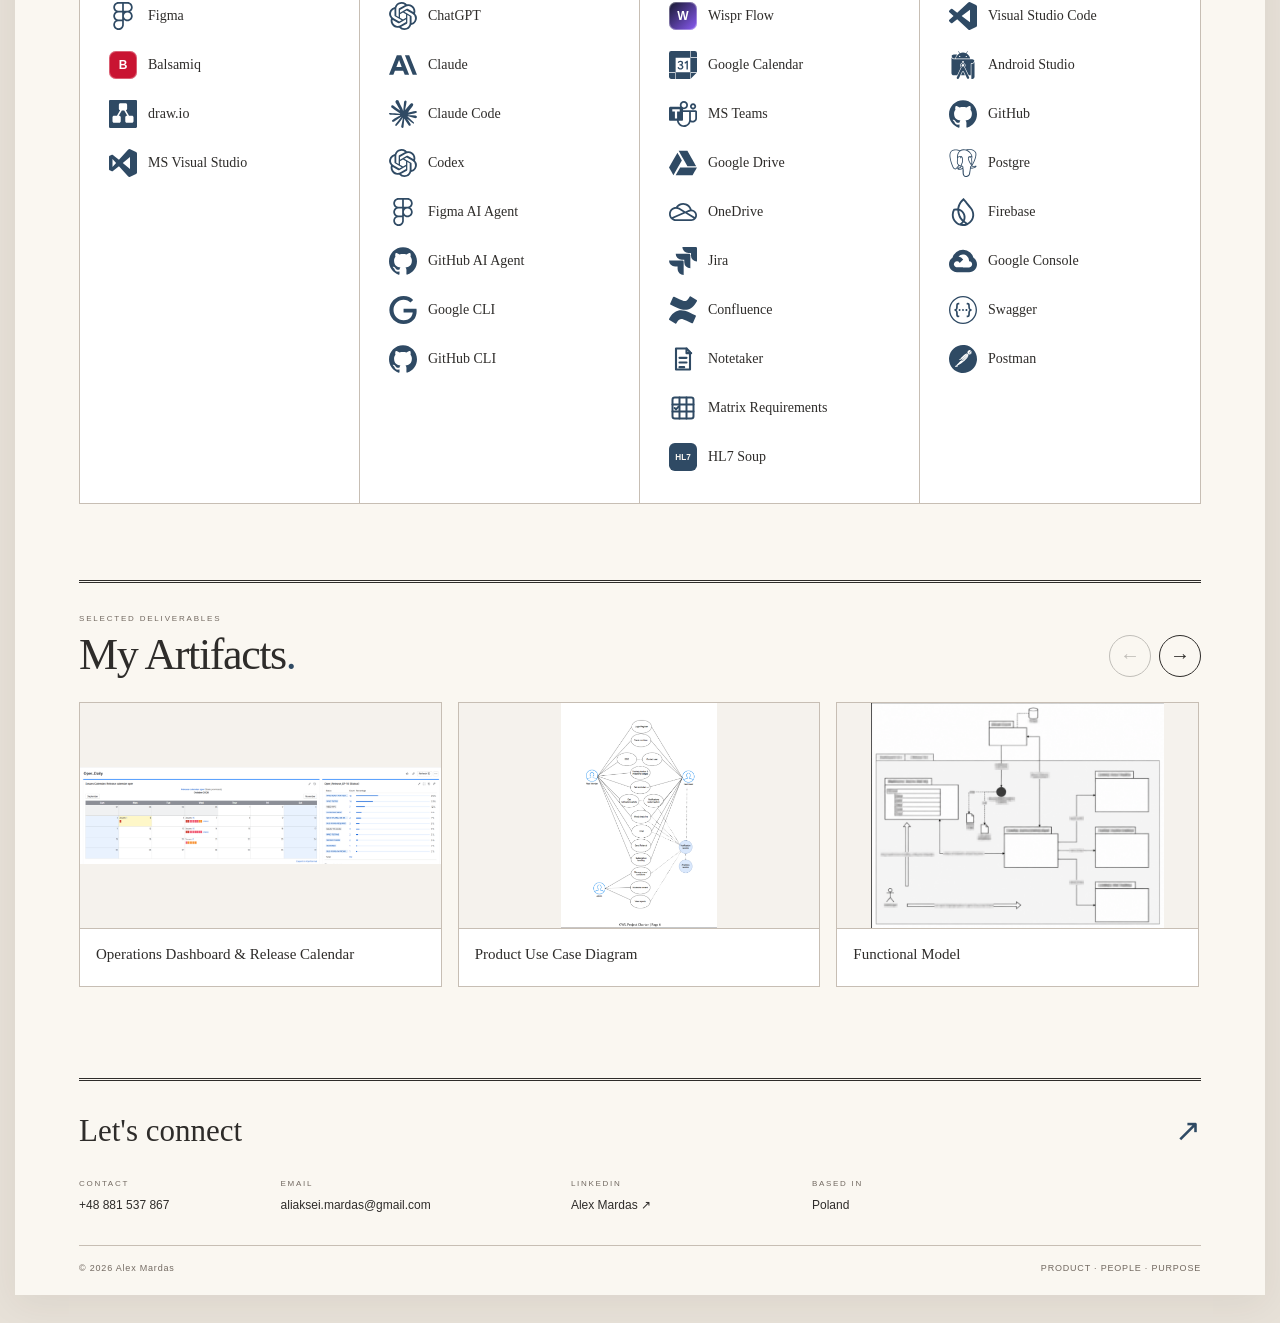
==== commit 68261dc5: "Expand project technology stacks" ====
--- a/index.html
+++ b/index.html
@@ -2,7 +2,7 @@
 <html lang="en"><head><meta charset="utf-8"><meta name="viewport" content="width=device-width, initial-scale=1"><link rel="icon" type="image/png" sizes="32x32" href="favicon-32.png"><link rel="icon" type="image/png" sizes="512x512" href="favicon.png"><title>About me | Alex Mardas</title><meta name="description" content="Alex Mardas — Information Technologies Specialist. Product, project and business analysis expertise."><link rel="stylesheet" href="style.css"><link rel="stylesheet" href="about.css"></head>
 <body><a class="skip" href="#main">Skip to content</a><div class="paper">
 <header class="masthead"><div class="edition"><span>THE PROFESSIONAL EDITION</span><span>POLAND · VOL. 01</span></div><a class="name" href="index.html">Alex Mardas</a><p class="specialist">Desired roles</p><p class="roles">Product Owner <span>|</span> Business Analyst <span>|</span> Systems Analyst <span>|</span> Solution Manager</p></header>
-<nav class="navigation" aria-label="Main navigation"><a href="index.html" aria-current="page">About me</a><a href="careers.html">Careers</a><a href="project-portfolio.html">Project portfolio</a><a href="tech-skills.html">Tech skills</a><a href="geos.html">Geos</a></nav>
+<nav class="navigation" aria-label="Main navigation"><a href="index.html" aria-current="page">About me</a><a href="careers.html">Careers</a><a href="project-portfolio.html">Project portfolio</a><a href="tech-skills.html">Tech Stack</a><a href="geos.html">Geos</a></nav>
 <main id="main" class="about-page"><div class="page-kicker"><span>CHAPTER 01</span><span>ALEX'S JOURNAL</span></div><h1>About me<span>.</span></h1>
 <section class="about-feature">
 <div class="portrait-frame"><div class="portrait-image"><img src="alex-portrait.jpg" alt="Alex Mardas, Product and Delivery Leader" width="1120" height="1400"></div><p class="photo-caption">Alex Mardas<br>Product & Delivery Leader</p><div class="scrum-badges" aria-label="Scrum.org certifications"><span><b>PSM I</b><small>Professional Scrum Master</small></span><span><b>PSPO II</b><small>Professional Scrum Product Owner</small></span></div></div>
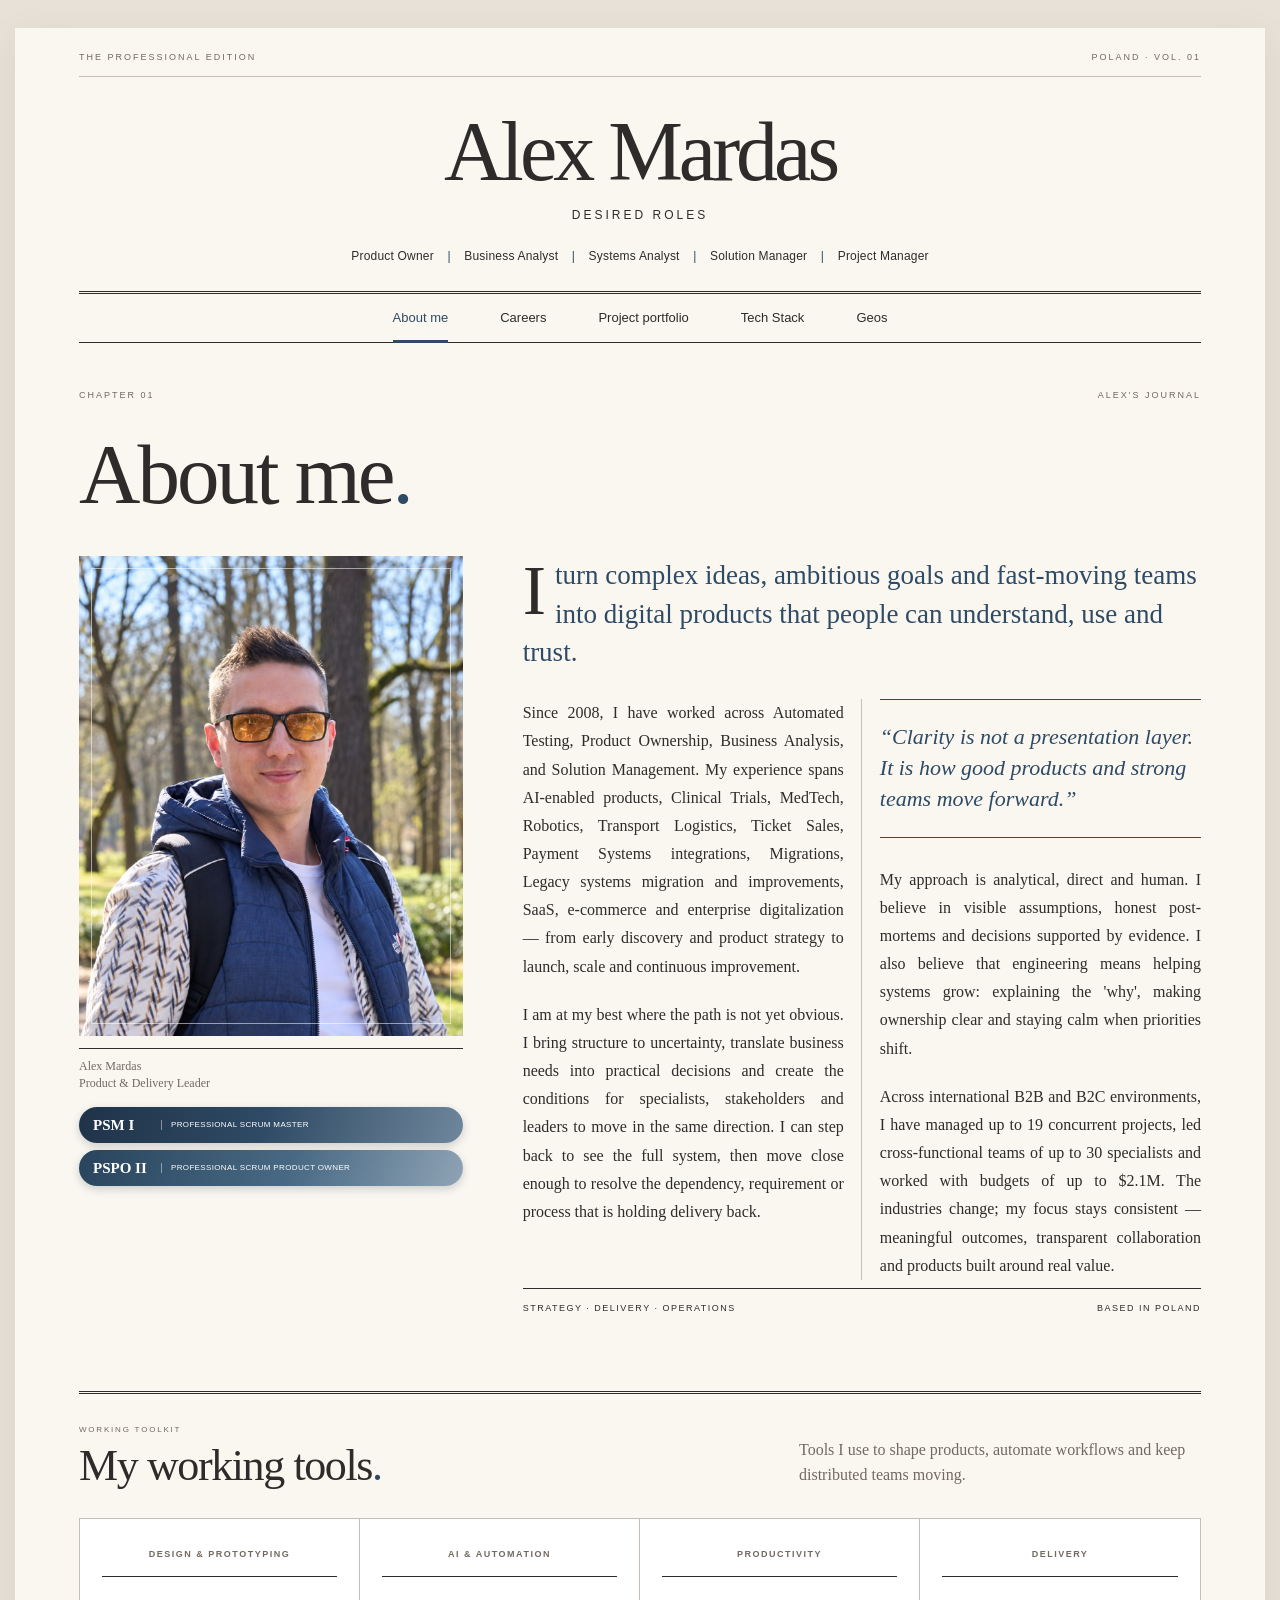
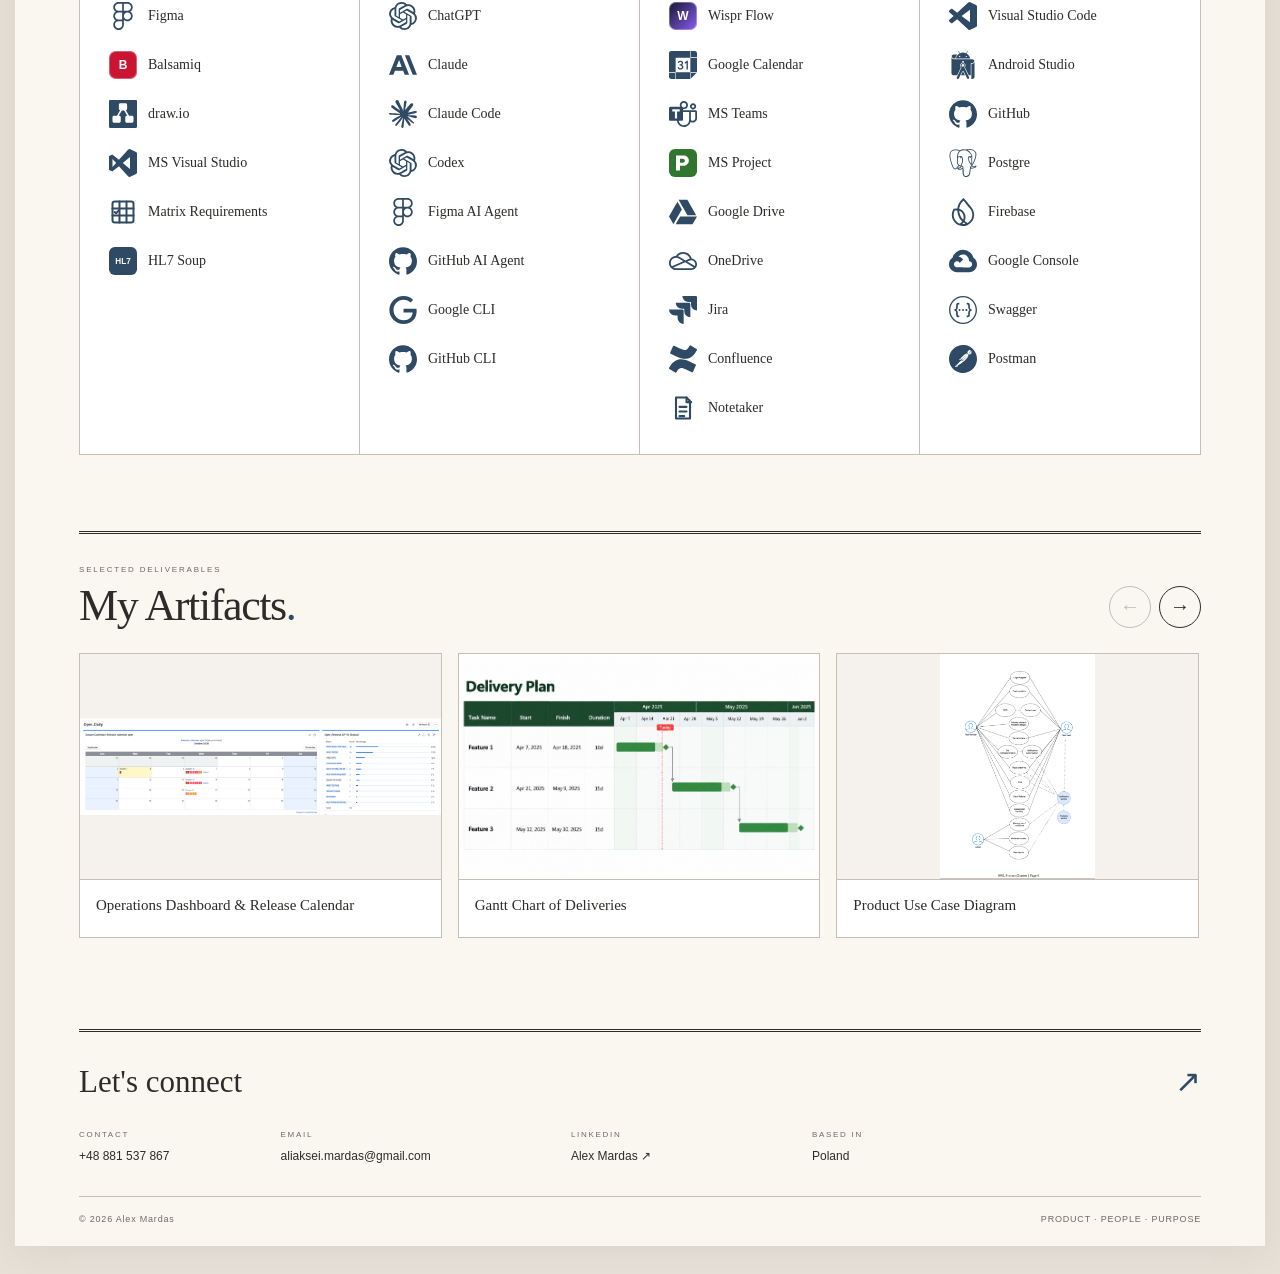
==== commit 2f06dd55: "Expand portfolio roles, skills, and artifacts" ====
--- a/index.html
+++ b/index.html
@@ -1,7 +1,7 @@
 <!doctype html>
 <html lang="en"><head><meta charset="utf-8"><meta name="viewport" content="width=device-width, initial-scale=1"><link rel="icon" type="image/png" sizes="32x32" href="favicon-32.png"><link rel="icon" type="image/png" sizes="512x512" href="favicon.png"><title>About me | Alex Mardas</title><meta name="description" content="Alex Mardas — Information Technologies Specialist. Product, project and business analysis expertise."><link rel="stylesheet" href="style.css"><link rel="stylesheet" href="about.css"></head>
 <body><a class="skip" href="#main">Skip to content</a><div class="paper">
-<header class="masthead"><div class="edition"><span>THE PROFESSIONAL EDITION</span><span>POLAND · VOL. 01</span></div><a class="name" href="index.html">Alex Mardas</a><p class="specialist">Desired roles</p><p class="roles">Product Owner <span>|</span> Business Analyst <span>|</span> Systems Analyst <span>|</span> Solution Manager</p></header>
+<header class="masthead"><div class="edition"><span>THE PROFESSIONAL EDITION</span><span>POLAND · VOL. 01</span></div><a class="name" href="index.html">Alex Mardas</a><p class="specialist">Desired roles</p><p class="roles">Product Owner <span>|</span> Business Analyst <span>|</span> Systems Analyst <span>|</span> Solution Manager <span>|</span> Project Manager</p></header>
 <nav class="navigation" aria-label="Main navigation"><a href="index.html" aria-current="page">About me</a><a href="careers.html">Careers</a><a href="project-portfolio.html">Project portfolio</a><a href="tech-skills.html">Tech Stack</a><a href="geos.html">Geos</a></nav>
 <main id="main" class="about-page"><div class="page-kicker"><span>CHAPTER 01</span><span>ALEX'S JOURNAL</span></div><h1>About me<span>.</span></h1>
 <section class="about-feature">
@@ -16,6 +16,8 @@
       <div class="tool-item"><span class="tool-icon tool-icon-balsamiq">B</span><span>Balsamiq</span></div>
       <div class="tool-item"><img src="icons/diagramsdotnet.svg" alt="" loading="lazy"><span>draw.io</span></div>
       <div class="tool-item"><img src="icons/visualstudio.svg" alt="" loading="lazy"><span>MS Visual Studio</span></div>
+      <div class="tool-item"><img src="icons/matrix-requirements.svg" alt="" loading="lazy"><span>Matrix Requirements</span></div>
+      <div class="tool-item"><img src="icons/hl7-soup.svg" alt="" loading="lazy"><span>HL7 Soup</span></div>
     </div></article>
     <article class="tool-category"><h3>AI &amp; automation</h3><div class="tool-list">
       <div class="tool-item"><img src="icons/openai.svg" alt="" loading="lazy"><span>ChatGPT</span></div>
@@ -31,13 +33,12 @@
       <div class="tool-item"><span class="tool-icon tool-icon-wispr">W</span><span>Wispr Flow</span></div>
       <div class="tool-item"><img src="icons/googlecalendar.svg" alt="" loading="lazy"><span>Google Calendar</span></div>
       <div class="tool-item"><img src="icons/microsoftteams.svg" alt="" loading="lazy"><span>MS Teams</span></div>
+      <div class="tool-item"><img src="icons/microsoftproject.svg" alt="" loading="lazy"><span>MS Project</span></div>
       <div class="tool-item"><img src="icons/googledrive.svg" alt="" loading="lazy"><span>Google Drive</span></div>
       <div class="tool-item"><img src="icons/microsoftonedrive.svg" alt="" loading="lazy"><span>OneDrive</span></div>
       <div class="tool-item"><img src="icons/jira.svg" alt="" loading="lazy"><span>Jira</span></div>
       <div class="tool-item"><img src="icons/confluence.svg" alt="" loading="lazy"><span>Confluence</span></div>
       <div class="tool-item"><img src="icons/notetaker.svg" alt="" loading="lazy"><span>Notetaker</span></div>
-      <div class="tool-item"><img src="icons/matrix-requirements.svg" alt="" loading="lazy"><span>Matrix Requirements</span></div>
-      <div class="tool-item"><img src="icons/hl7-soup.svg" alt="" loading="lazy"><span>HL7 Soup</span></div>
     </div></article>
     <article class="tool-category"><h3>Delivery</h3><div class="tool-list">
       <div class="tool-item"><img src="icons/visualstudiocode.svg" alt="" loading="lazy"><span>Visual Studio Code</span></div>
@@ -55,6 +56,7 @@
   <div class="artifacts-heading"><div><span>SELECTED DELIVERABLES</span><h2 id="artifacts-title">My Artifacts<span>.</span></h2></div><div class="artifact-controls" aria-label="Artifact gallery controls"><button type="button" class="artifact-prev" aria-label="Previous artifacts">←</button><button type="button" class="artifact-next" aria-label="Next artifacts">→</button></div></div>
   <div class="artifact-track" tabindex="0">
     <figure class="artifact-card"><div><img src="artifact-operations-dashboard.png" alt="Operations release calendar and status dashboard" loading="lazy"></div><figcaption>Operations Dashboard &amp; Release Calendar</figcaption></figure>
+    <figure class="artifact-card"><div><img src="artifact-gantt-deliveries.png" alt="Delivery plan with Feature 1, Feature 2 and Feature 3 alongside a Gantt timeline" loading="lazy"></div><figcaption>Gantt Chart of Deliveries</figcaption></figure>
     <figure class="artifact-card"><div><img src="artifact-use-case.png" alt="Product actors and use cases diagram" loading="lazy"></div><figcaption>Product Use Case Diagram</figcaption></figure>
     <figure class="artifact-card"><div><img src="artifact-functional-model.png" alt="Privacy-safe blurred preview of a functional model" loading="lazy"></div><figcaption>Functional Model</figcaption></figure>
     <figure class="artifact-card"><div><img src="artifact-ai-context-functional-model.png" alt="Privacy-safe blurred preview of an AI context model" loading="lazy"></div><figcaption>AI Context Model</figcaption></figure>
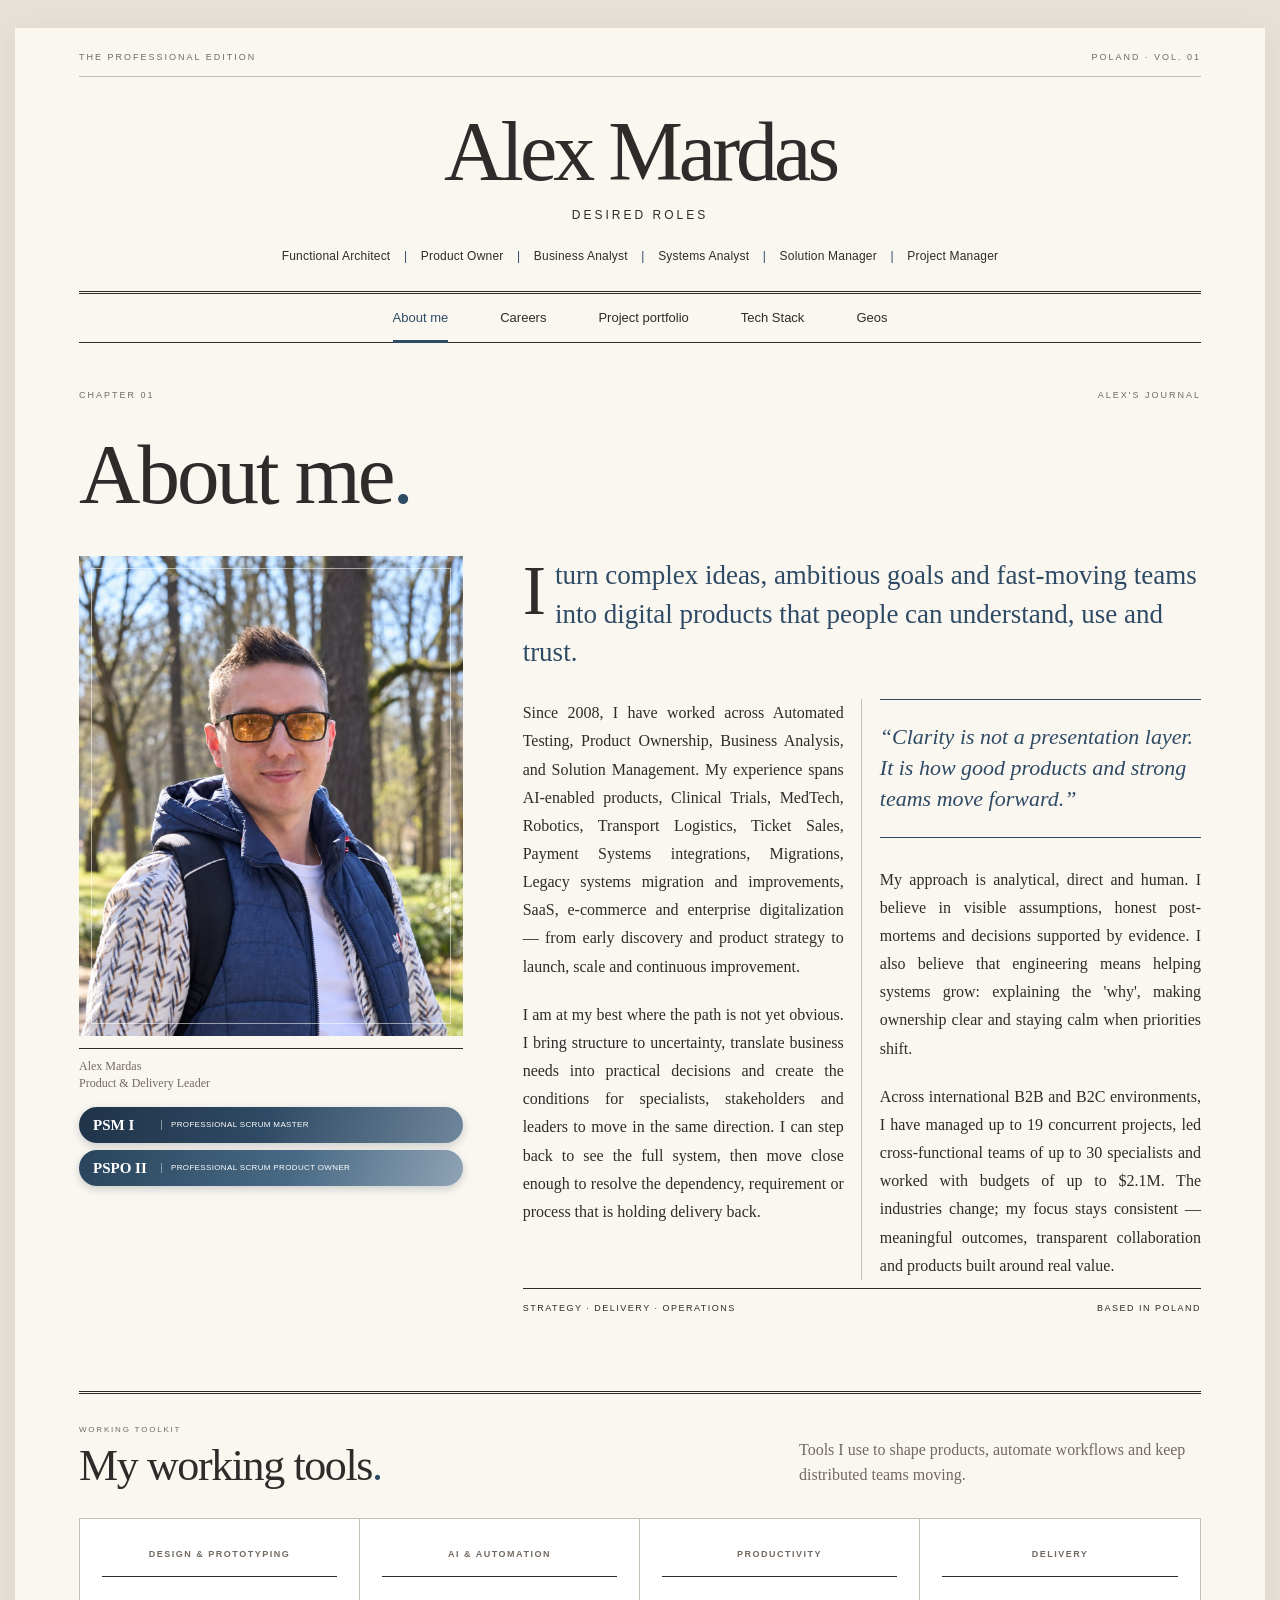
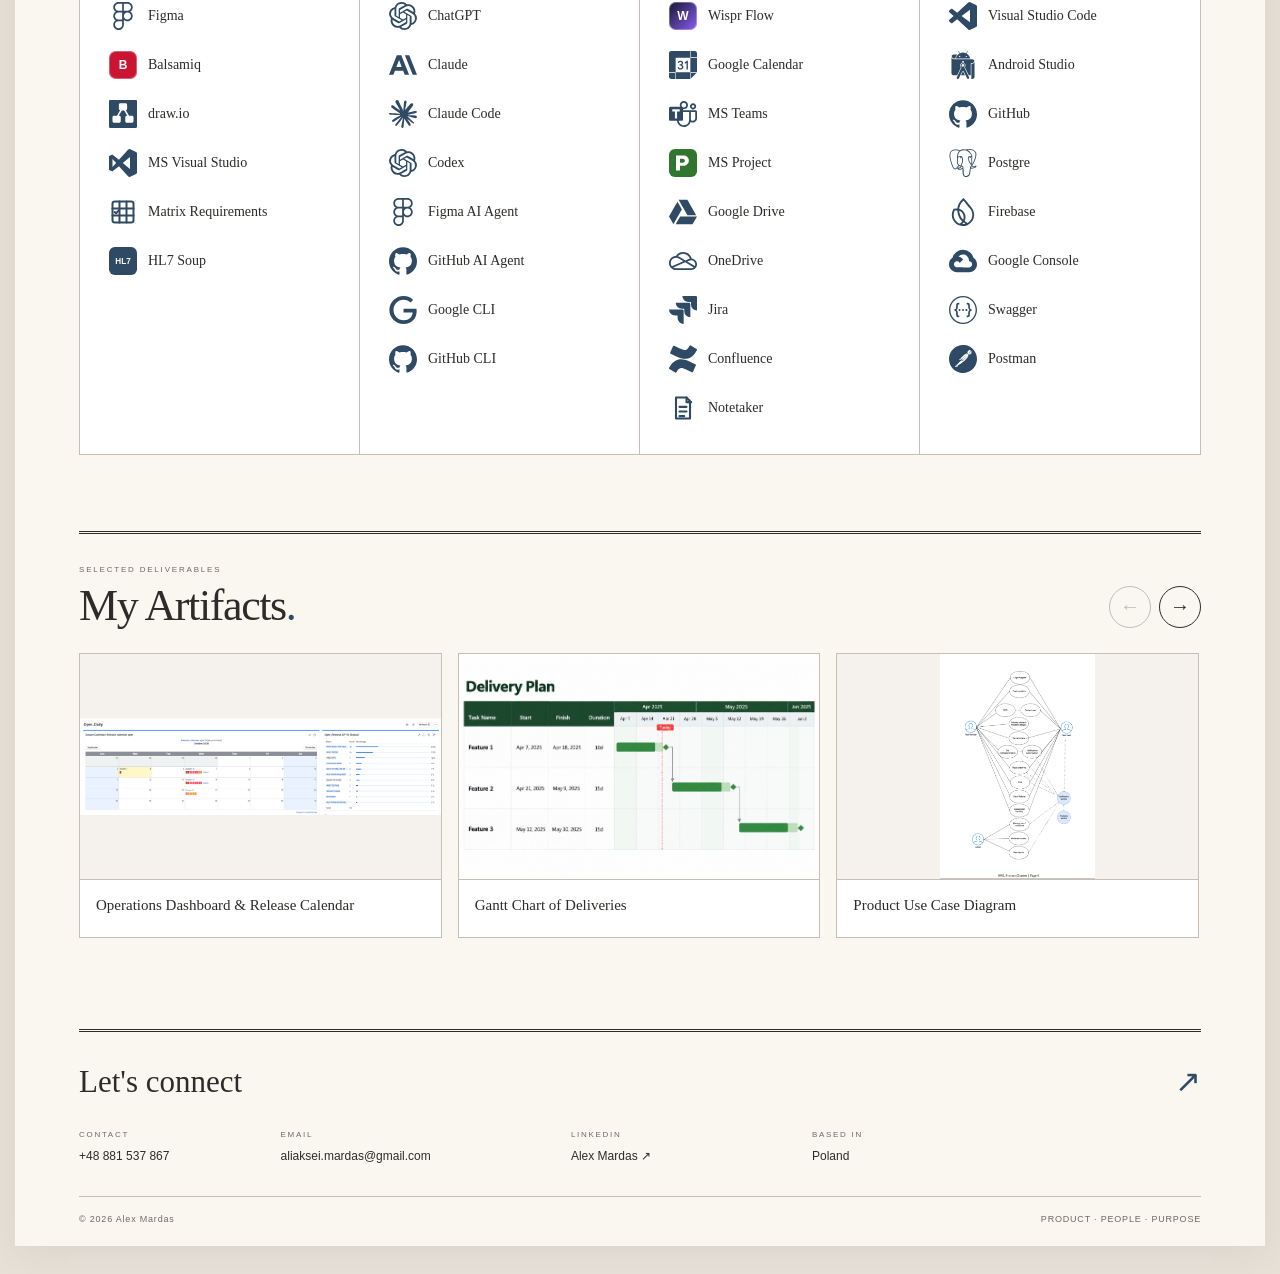
==== commit 0723d0fe: "Synchronize desired roles across pages" ====
--- a/index.html
+++ b/index.html
@@ -1,7 +1,7 @@
 <!doctype html>
 <html lang="en"><head><meta charset="utf-8"><meta name="viewport" content="width=device-width, initial-scale=1"><link rel="icon" type="image/png" sizes="32x32" href="favicon-32.png"><link rel="icon" type="image/png" sizes="512x512" href="favicon.png"><title>About me | Alex Mardas</title><meta name="description" content="Alex Mardas — Information Technologies Specialist. Product, project and business analysis expertise."><link rel="stylesheet" href="style.css"><link rel="stylesheet" href="about.css"></head>
 <body><a class="skip" href="#main">Skip to content</a><div class="paper">
-<header class="masthead"><div class="edition"><span>THE PROFESSIONAL EDITION</span><span>POLAND · VOL. 01</span></div><a class="name" href="index.html">Alex Mardas</a><p class="specialist">Desired roles</p><p class="roles">Product Owner <span>|</span> Business Analyst <span>|</span> Systems Analyst <span>|</span> Solution Manager <span>|</span> Project Manager</p></header>
+<header class="masthead"><div class="edition"><span>THE PROFESSIONAL EDITION</span><span>POLAND · VOL. 01</span></div><a class="name" href="index.html">Alex Mardas</a><p class="specialist">Desired roles</p><p class="roles">Functional Architect <span>|</span> Product Owner <span>|</span> Business Analyst <span>|</span> Systems Analyst <span>|</span> Solution Manager <span>|</span> Project Manager</p></header>
 <nav class="navigation" aria-label="Main navigation"><a href="index.html" aria-current="page">About me</a><a href="careers.html">Careers</a><a href="project-portfolio.html">Project portfolio</a><a href="tech-skills.html">Tech Stack</a><a href="geos.html">Geos</a></nav>
 <main id="main" class="about-page"><div class="page-kicker"><span>CHAPTER 01</span><span>ALEX'S JOURNAL</span></div><h1>About me<span>.</span></h1>
 <section class="about-feature">
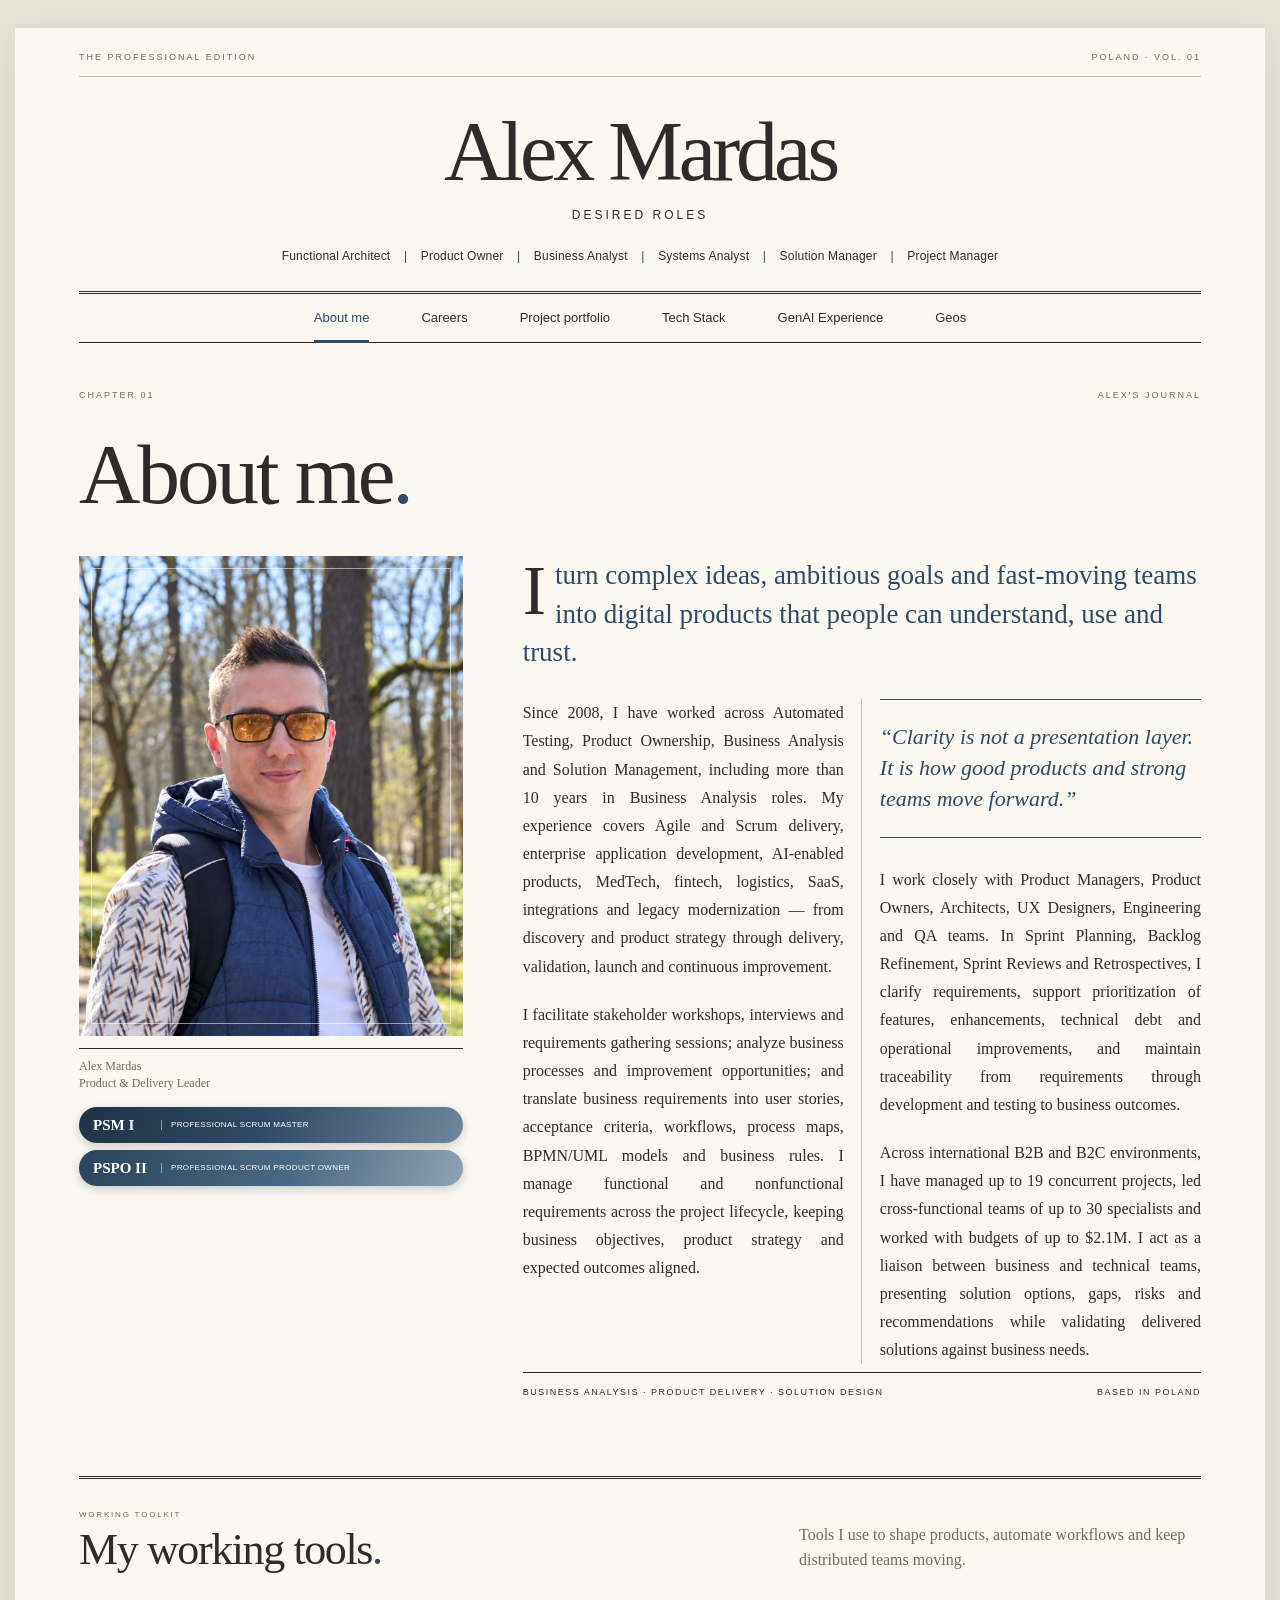
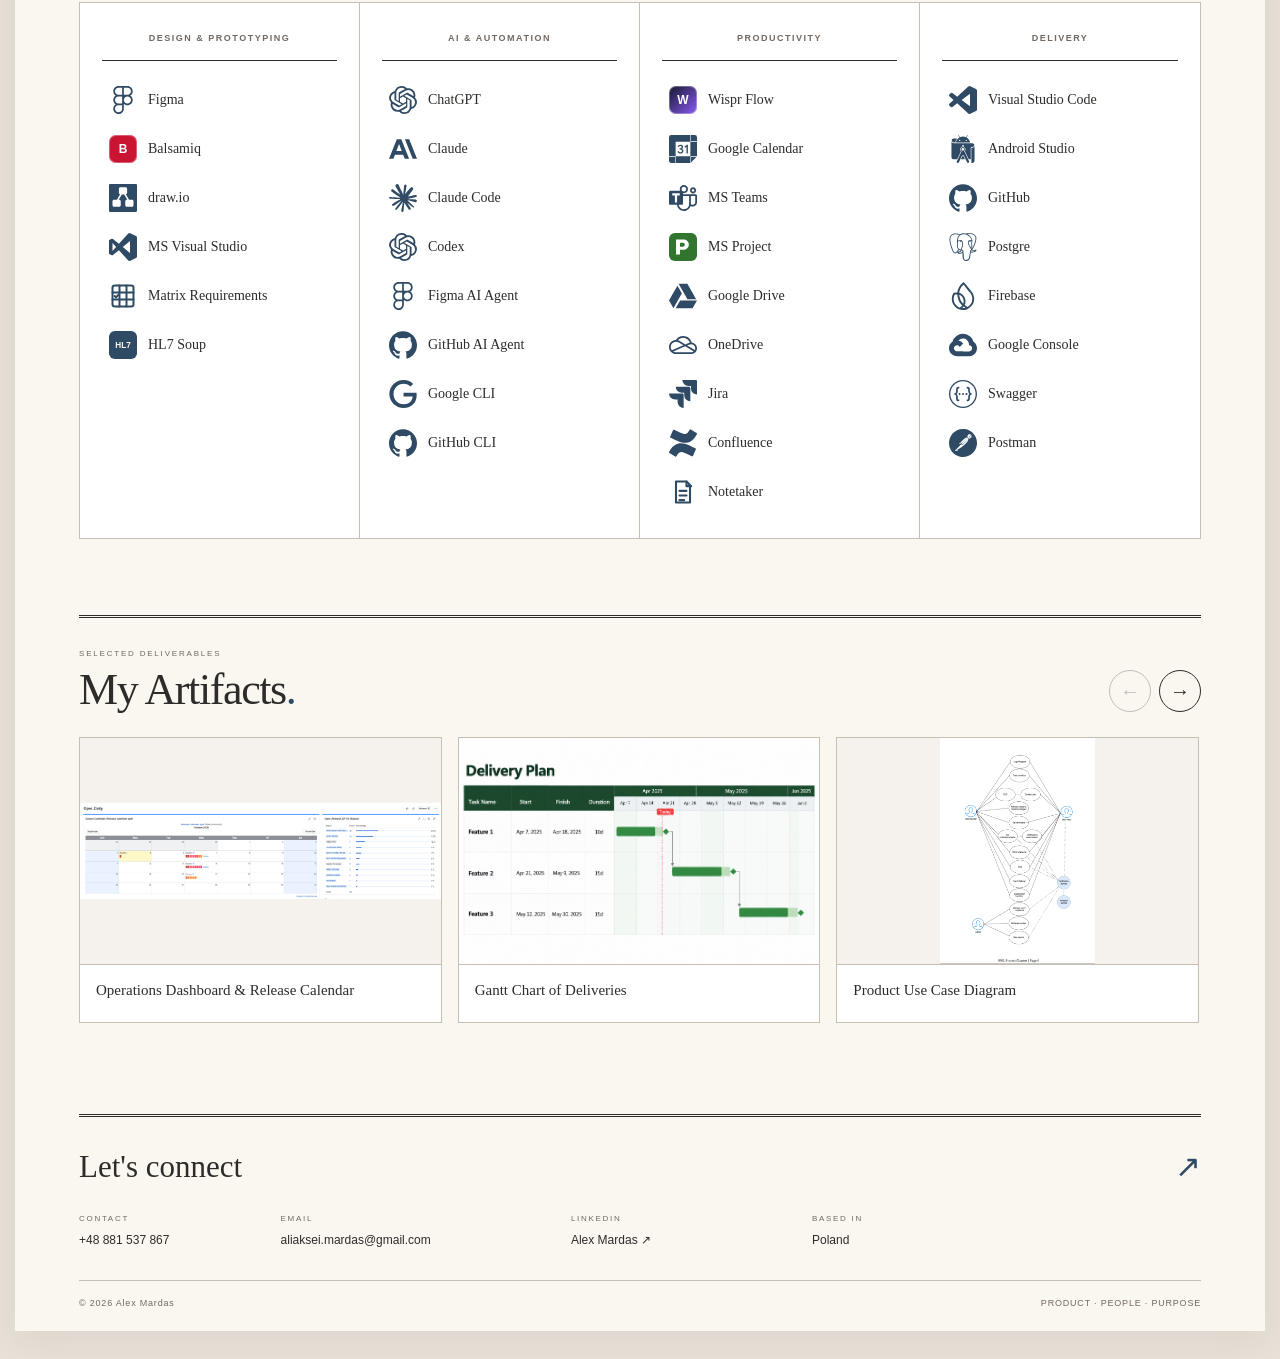
==== commit ec2f539c: "Add GenAI experience and ATS-focused capabilities" ====
--- a/index.html
+++ b/index.html
@@ -2,11 +2,11 @@
 <html lang="en"><head><meta charset="utf-8"><meta name="viewport" content="width=device-width, initial-scale=1"><link rel="icon" type="image/png" sizes="32x32" href="favicon-32.png"><link rel="icon" type="image/png" sizes="512x512" href="favicon.png"><title>About me | Alex Mardas</title><meta name="description" content="Alex Mardas — Information Technologies Specialist. Product, project and business analysis expertise."><link rel="stylesheet" href="style.css"><link rel="stylesheet" href="about.css"></head>
 <body><a class="skip" href="#main">Skip to content</a><div class="paper">
 <header class="masthead"><div class="edition"><span>THE PROFESSIONAL EDITION</span><span>POLAND · VOL. 01</span></div><a class="name" href="index.html">Alex Mardas</a><p class="specialist">Desired roles</p><p class="roles">Functional Architect <span>|</span> Product Owner <span>|</span> Business Analyst <span>|</span> Systems Analyst <span>|</span> Solution Manager <span>|</span> Project Manager</p></header>
-<nav class="navigation" aria-label="Main navigation"><a href="index.html" aria-current="page">About me</a><a href="careers.html">Careers</a><a href="project-portfolio.html">Project portfolio</a><a href="tech-skills.html">Tech Stack</a><a href="geos.html">Geos</a></nav>
+<nav class="navigation" aria-label="Main navigation"><a href="index.html" aria-current="page">About me</a><a href="careers.html">Careers</a><a href="project-portfolio.html">Project portfolio</a><a href="tech-skills.html">Tech Stack</a><a href="genai-experience.html">GenAI Experience</a><a href="geos.html">Geos</a></nav>
 <main id="main" class="about-page"><div class="page-kicker"><span>CHAPTER 01</span><span>ALEX'S JOURNAL</span></div><h1>About me<span>.</span></h1>
 <section class="about-feature">
 <div class="portrait-frame"><div class="portrait-image"><img src="alex-portrait.jpg" alt="Alex Mardas, Product and Delivery Leader" width="1120" height="1400"></div><p class="photo-caption">Alex Mardas<br>Product & Delivery Leader</p><div class="scrum-badges" aria-label="Scrum.org certifications"><span><b>PSM I</b><small>Professional Scrum Master</small></span><span><b>PSPO II</b><small>Professional Scrum Product Owner</small></span></div></div>
-<article class="about-copy"><p class="standfirst">I turn complex ideas, ambitious goals and fast-moving teams into digital products that people can understand, use and trust.</p><p>Since 2008, I have worked across Automated Testing, Product Ownership, Business Analysis, and Solution Management. My experience spans AI-enabled products, Clinical Trials, MedTech, Robotics, Transport Logistics, Ticket Sales, Payment Systems integrations, Migrations, Legacy systems migration and improvements, SaaS, e-commerce and enterprise digitalization — from early discovery and product strategy to launch, scale and continuous improvement.</p><p>I am at my best where the path is not yet obvious. I bring structure to uncertainty, translate business needs into practical decisions and create the conditions for specialists, stakeholders and leaders to move in the same direction. I can step back to see the full system, then move close enough to resolve the dependency, requirement or process that is holding delivery back.</p><blockquote>“Clarity is not a presentation layer. It is how good products and strong teams move forward.”</blockquote><p>My approach is analytical, direct and human. I believe in visible assumptions, honest post-mortems and decisions supported by evidence. I also believe that engineering means helping systems grow: explaining the 'why', making ownership clear and staying calm when priorities shift.</p><p>Across international B2B and B2C environments, I have managed up to 19 concurrent projects, led cross-functional teams of up to 30 specialists and worked with budgets of up to $2.1M. The industries change; my focus stays consistent — meaningful outcomes, transparent collaboration and products built around real value.</p><div class="about-signoff"><span>Strategy · Delivery · Operations</span><span>Based in Poland</span></div></article>
+<article class="about-copy"><p class="standfirst">I turn complex ideas, ambitious goals and fast-moving teams into digital products that people can understand, use and trust.</p><p>Since 2008, I have worked across Automated Testing, Product Ownership, Business Analysis and Solution Management, including more than 10 years in Business Analysis roles. My experience covers Agile and Scrum delivery, enterprise application development, AI-enabled products, MedTech, fintech, logistics, SaaS, integrations and legacy modernization — from discovery and product strategy through delivery, validation, launch and continuous improvement.</p><p>I facilitate stakeholder workshops, interviews and requirements gathering sessions; analyze business processes and improvement opportunities; and translate business requirements into user stories, acceptance criteria, workflows, process maps, BPMN/UML models and business rules. I manage functional and nonfunctional requirements across the project lifecycle, keeping business objectives, product strategy and expected outcomes aligned.</p><blockquote>“Clarity is not a presentation layer. It is how good products and strong teams move forward.”</blockquote><p>I work closely with Product Managers, Product Owners, Architects, UX Designers, Engineering and QA teams. In Sprint Planning, Backlog Refinement, Sprint Reviews and Retrospectives, I clarify requirements, support prioritization of features, enhancements, technical debt and operational improvements, and maintain traceability from requirements through development and testing to business outcomes.</p><p>Across international B2B and B2C environments, I have managed up to 19 concurrent projects, led cross-functional teams of up to 30 specialists and worked with budgets of up to $2.1M. I act as a liaison between business and technical teams, presenting solution options, gaps, risks and recommendations while validating delivered solutions against business needs.</p><div class="about-signoff"><span>Business Analysis · Product Delivery · Solution Design</span><span>Based in Poland</span></div></article>
 </section>
 <section class="toolbelt" aria-labelledby="toolbelt-title">
   <div class="toolbelt-heading"><div><span class="toolbelt-kicker">WORKING TOOLKIT</span><h2 id="toolbelt-title">My working tools<span>.</span></h2></div><p>Tools I use to shape products, automate workflows and keep distributed teams moving.</p></div>
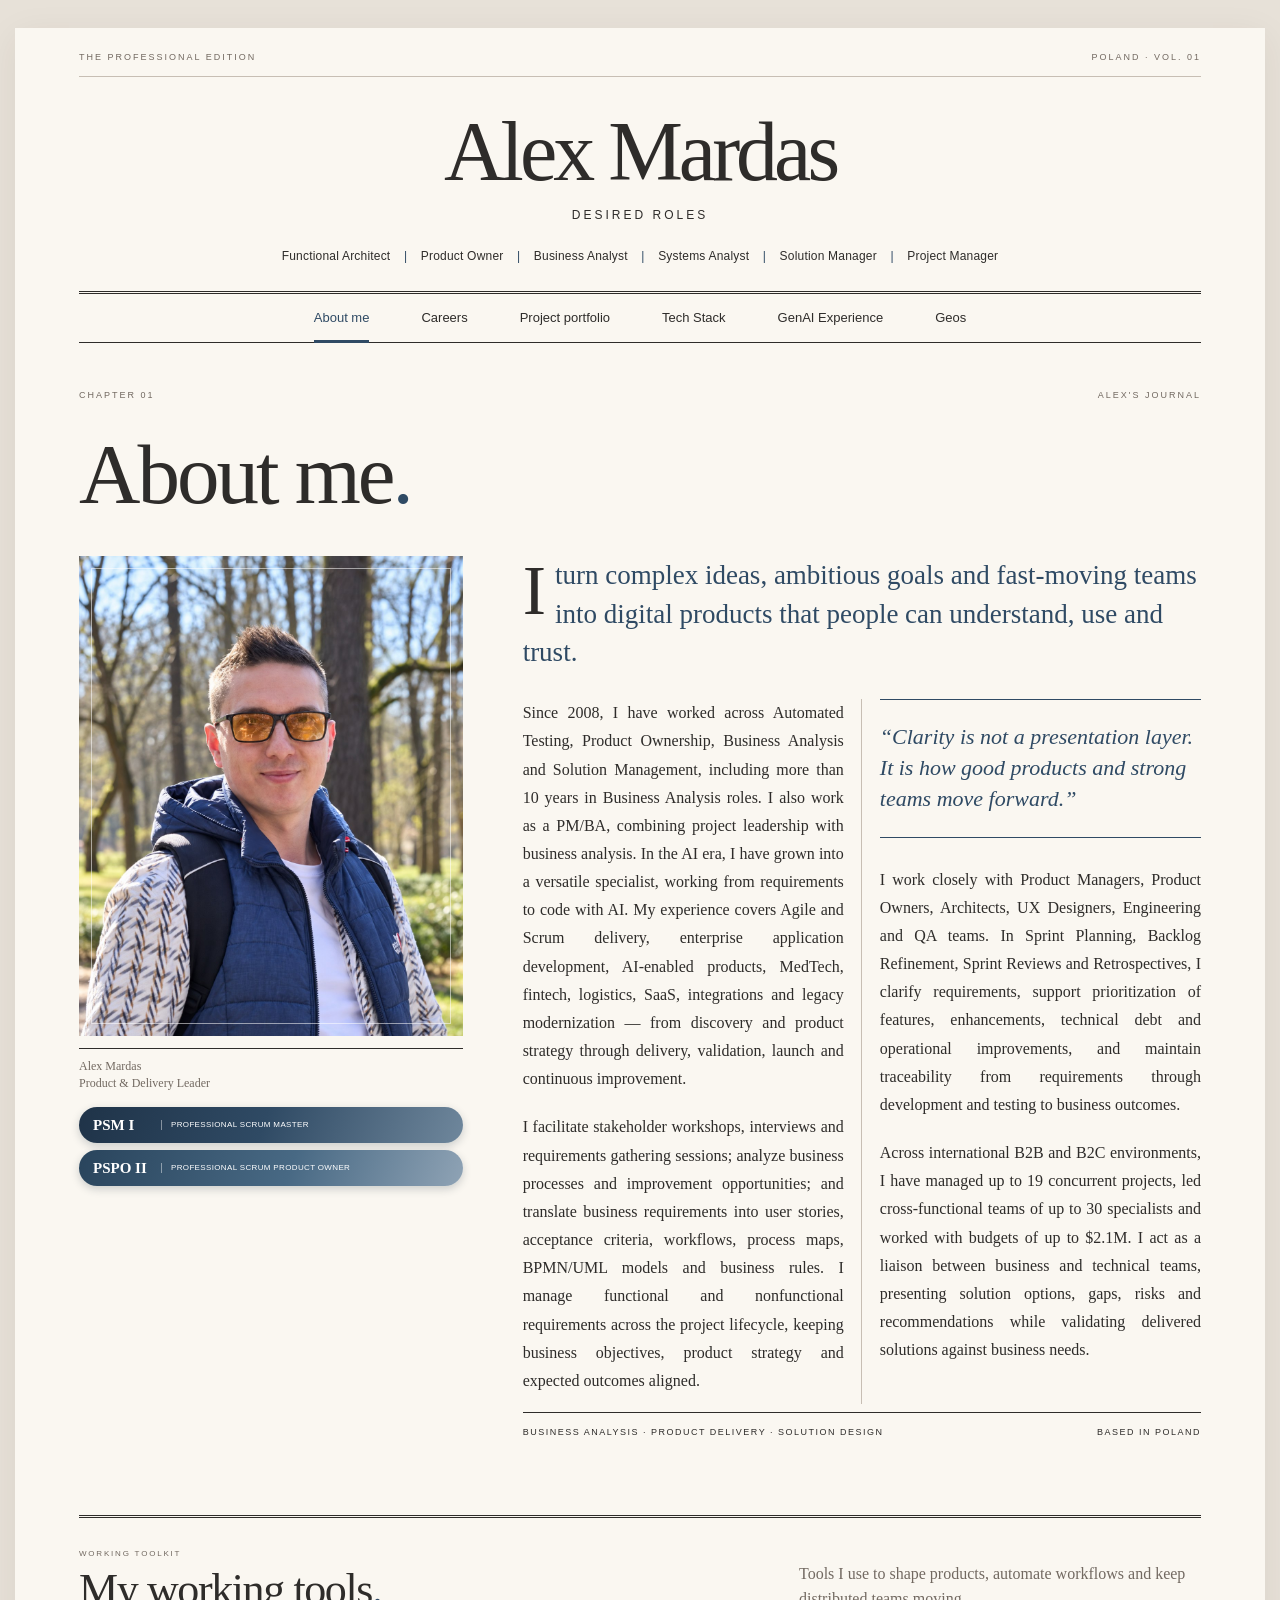
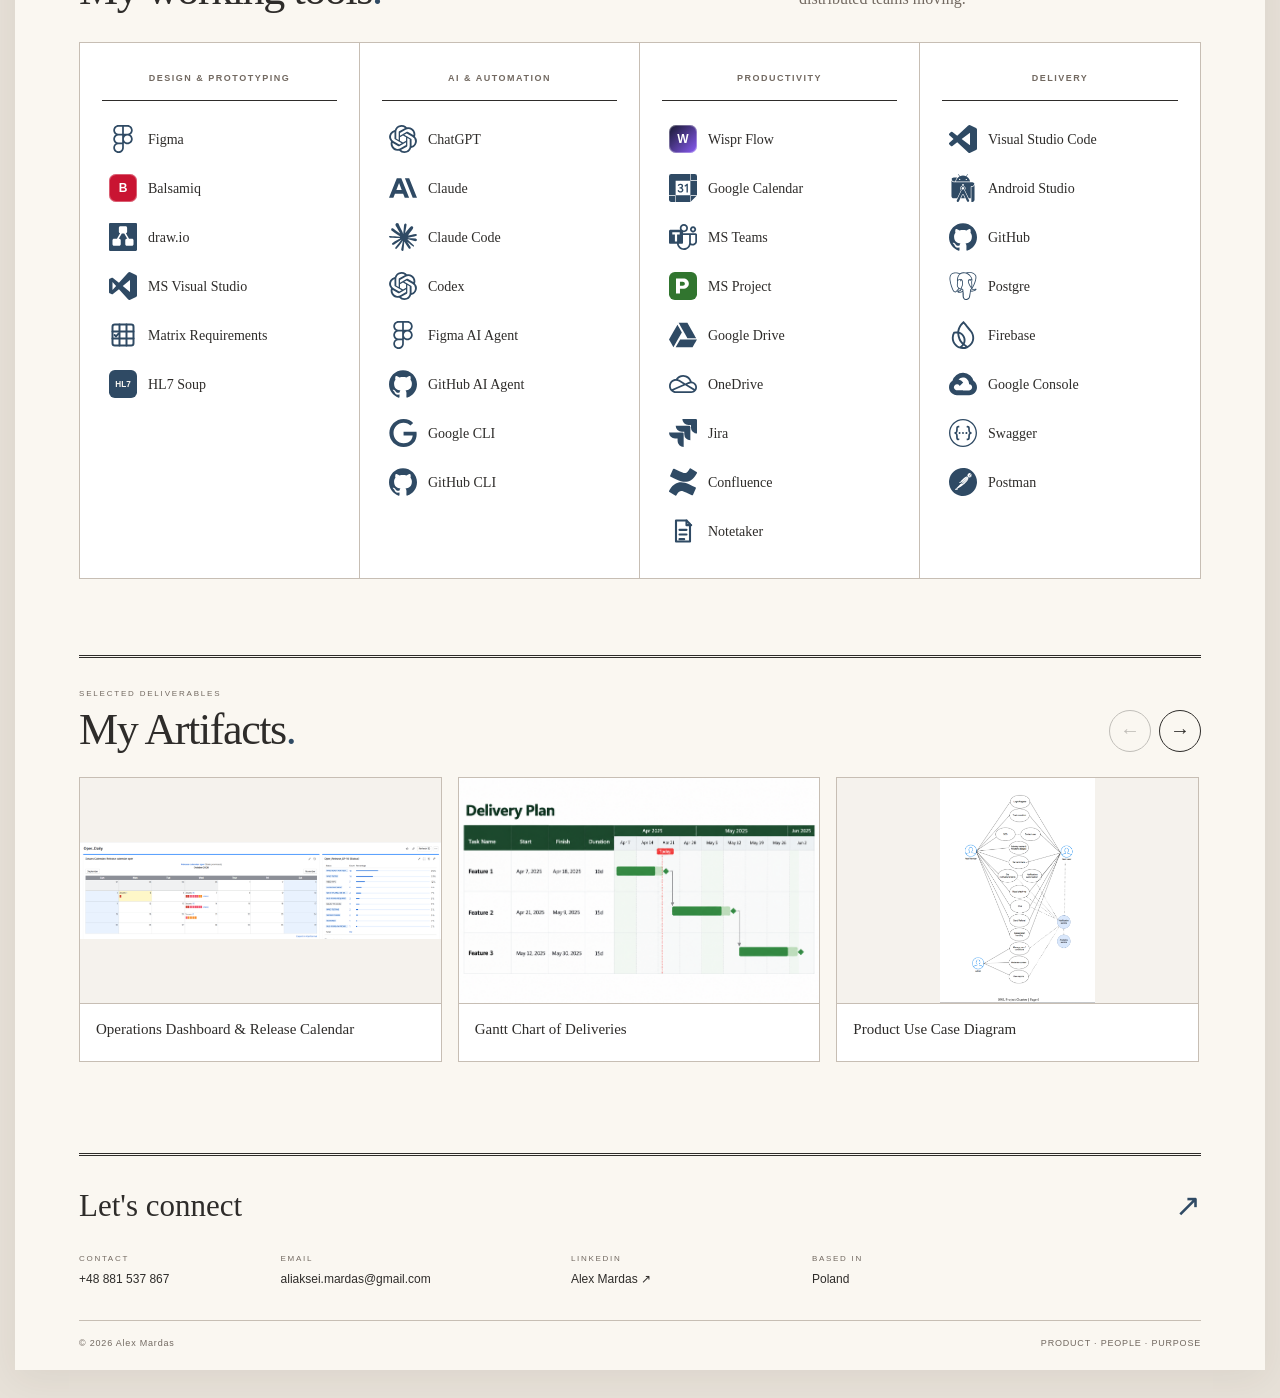
==== commit f58135c8: "Update About me with PM/BA and AI experience" ====
--- a/index.html
+++ b/index.html
@@ -2,11 +2,11 @@
 <html lang="en"><head><meta charset="utf-8"><meta name="viewport" content="width=device-width, initial-scale=1"><link rel="icon" type="image/png" sizes="32x32" href="favicon-32.png"><link rel="icon" type="image/png" sizes="512x512" href="favicon.png"><title>About me | Alex Mardas</title><meta name="description" content="Alex Mardas — Information Technologies Specialist. Product, project and business analysis expertise."><link rel="stylesheet" href="style.css"><link rel="stylesheet" href="about.css"></head>
 <body><a class="skip" href="#main">Skip to content</a><div class="paper">
 <header class="masthead"><div class="edition"><span>THE PROFESSIONAL EDITION</span><span>POLAND · VOL. 01</span></div><a class="name" href="index.html">Alex Mardas</a><p class="specialist">Desired roles</p><p class="roles">Functional Architect <span>|</span> Product Owner <span>|</span> Business Analyst <span>|</span> Systems Analyst <span>|</span> Solution Manager <span>|</span> Project Manager</p></header>
-<nav class="navigation" aria-label="Main navigation"><a href="index.html" aria-current="page">About me</a><a href="careers.html">Careers</a><a href="project-portfolio.html">Project portfolio</a><a href="tech-skills.html">Tech Stack</a><a href="genai-experience.html">GenAI Experience</a><a href="geos.html">Geos</a></nav>
+<nav class="navigation" aria-label="Main navigation"><a href="index.html" aria-current="page">About me</a><a href="careers.html">Careers</a><a href="project-portfolio.html">Project portfolio</a><a href="tech-skills.html">Tech Stack</a><a href="genai-experience.html?v=20261016-1">GenAI Experience</a><a href="geos.html">Geos</a></nav>
 <main id="main" class="about-page"><div class="page-kicker"><span>CHAPTER 01</span><span>ALEX'S JOURNAL</span></div><h1>About me<span>.</span></h1>
 <section class="about-feature">
 <div class="portrait-frame"><div class="portrait-image"><img src="alex-portrait.jpg" alt="Alex Mardas, Product and Delivery Leader" width="1120" height="1400"></div><p class="photo-caption">Alex Mardas<br>Product & Delivery Leader</p><div class="scrum-badges" aria-label="Scrum.org certifications"><span><b>PSM I</b><small>Professional Scrum Master</small></span><span><b>PSPO II</b><small>Professional Scrum Product Owner</small></span></div></div>
-<article class="about-copy"><p class="standfirst">I turn complex ideas, ambitious goals and fast-moving teams into digital products that people can understand, use and trust.</p><p>Since 2008, I have worked across Automated Testing, Product Ownership, Business Analysis and Solution Management, including more than 10 years in Business Analysis roles. My experience covers Agile and Scrum delivery, enterprise application development, AI-enabled products, MedTech, fintech, logistics, SaaS, integrations and legacy modernization — from discovery and product strategy through delivery, validation, launch and continuous improvement.</p><p>I facilitate stakeholder workshops, interviews and requirements gathering sessions; analyze business processes and improvement opportunities; and translate business requirements into user stories, acceptance criteria, workflows, process maps, BPMN/UML models and business rules. I manage functional and nonfunctional requirements across the project lifecycle, keeping business objectives, product strategy and expected outcomes aligned.</p><blockquote>“Clarity is not a presentation layer. It is how good products and strong teams move forward.”</blockquote><p>I work closely with Product Managers, Product Owners, Architects, UX Designers, Engineering and QA teams. In Sprint Planning, Backlog Refinement, Sprint Reviews and Retrospectives, I clarify requirements, support prioritization of features, enhancements, technical debt and operational improvements, and maintain traceability from requirements through development and testing to business outcomes.</p><p>Across international B2B and B2C environments, I have managed up to 19 concurrent projects, led cross-functional teams of up to 30 specialists and worked with budgets of up to $2.1M. I act as a liaison between business and technical teams, presenting solution options, gaps, risks and recommendations while validating delivered solutions against business needs.</p><div class="about-signoff"><span>Business Analysis · Product Delivery · Solution Design</span><span>Based in Poland</span></div></article>
+<article class="about-copy"><p class="standfirst">I turn complex ideas, ambitious goals and fast-moving teams into digital products that people can understand, use and trust.</p><p>Since 2008, I have worked across Automated Testing, Product Ownership, Business Analysis and Solution Management, including more than 10 years in Business Analysis roles. I also work as a PM/BA, combining project leadership with business analysis. In the AI era, I have grown into a versatile specialist, working from requirements to code with AI. My experience covers Agile and Scrum delivery, enterprise application development, AI-enabled products, MedTech, fintech, logistics, SaaS, integrations and legacy modernization — from discovery and product strategy through delivery, validation, launch and continuous improvement.</p><p>I facilitate stakeholder workshops, interviews and requirements gathering sessions; analyze business processes and improvement opportunities; and translate business requirements into user stories, acceptance criteria, workflows, process maps, BPMN/UML models and business rules. I manage functional and nonfunctional requirements across the project lifecycle, keeping business objectives, product strategy and expected outcomes aligned.</p><blockquote>“Clarity is not a presentation layer. It is how good products and strong teams move forward.”</blockquote><p>I work closely with Product Managers, Product Owners, Architects, UX Designers, Engineering and QA teams. In Sprint Planning, Backlog Refinement, Sprint Reviews and Retrospectives, I clarify requirements, support prioritization of features, enhancements, technical debt and operational improvements, and maintain traceability from requirements through development and testing to business outcomes.</p><p>Across international B2B and B2C environments, I have managed up to 19 concurrent projects, led cross-functional teams of up to 30 specialists and worked with budgets of up to $2.1M. I act as a liaison between business and technical teams, presenting solution options, gaps, risks and recommendations while validating delivered solutions against business needs.</p><div class="about-signoff"><span>Business Analysis · Product Delivery · Solution Design</span><span>Based in Poland</span></div></article>
 </section>
 <section class="toolbelt" aria-labelledby="toolbelt-title">
   <div class="toolbelt-heading"><div><span class="toolbelt-kicker">WORKING TOOLKIT</span><h2 id="toolbelt-title">My working tools<span>.</span></h2></div><p>Tools I use to shape products, automate workflows and keep distributed teams moving.</p></div>
